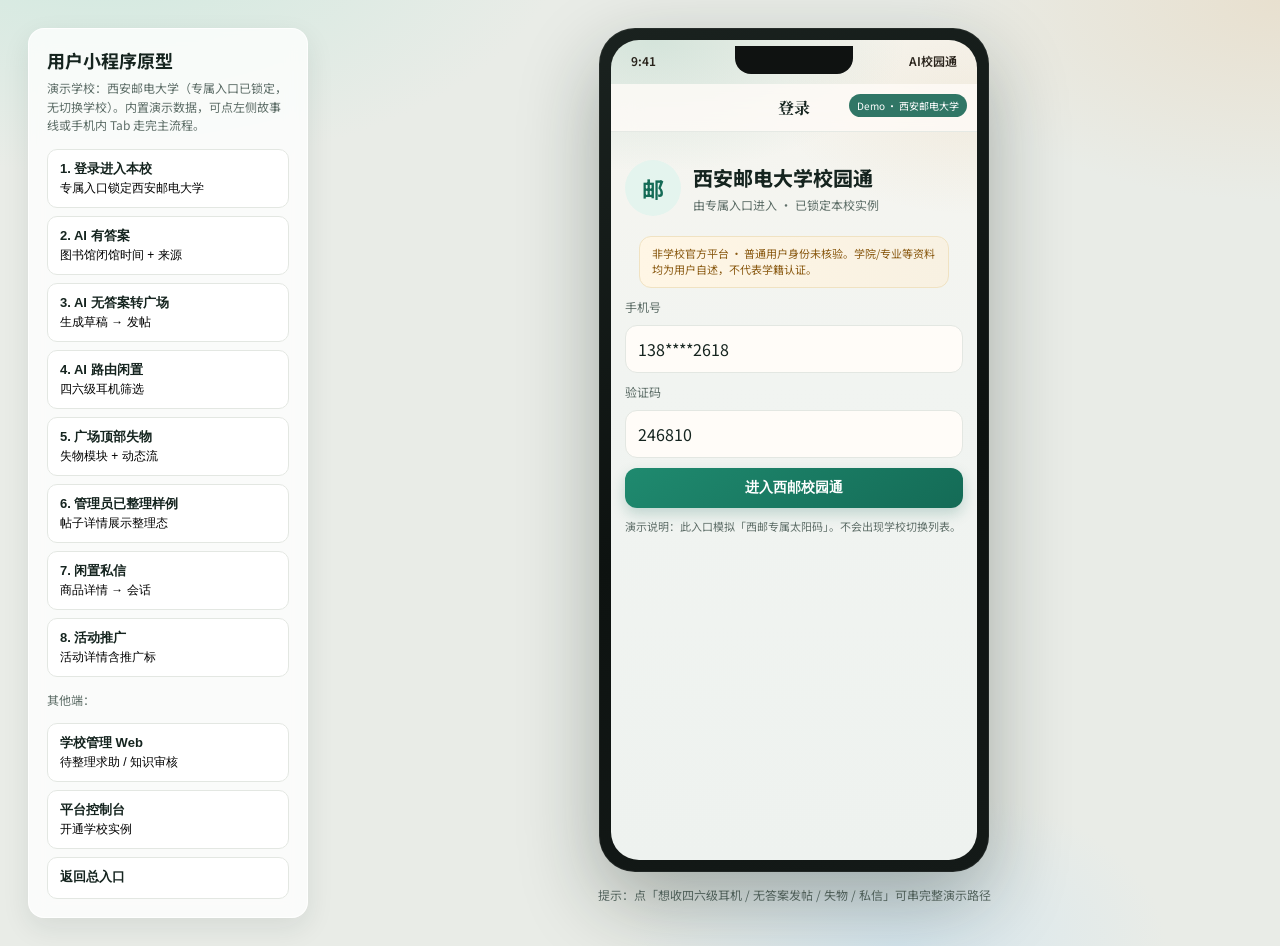
==== mini/app.html @ 61e20f0b "feat: publish campus UI prototype for public preview" ====
<!DOCTYPE html>
<html lang="zh-CN">
<head>
<meta charset="UTF-8" />
<meta name="viewport" content="width=device-width, initial-scale=1, maximum-scale=1, user-scalable=no" />
<title>AI 校园通 · 小程序原型</title>
<link rel="preconnect" href="https://fonts.googleapis.com" />
<link rel="preconnect" href="https://fonts.gstatic.com" crossorigin />
<link href="https://fonts.googleapis.com/css2?family=Noto+Sans+SC:wght@400;500;600;700&family=Noto+Serif+SC:wght@600;700&display=swap" rel="stylesheet" />
<script src="../assets/mock.js"></script>
<style>
  :root {
    --theme: #146B56;
    --theme-2: #1F8A6F;
    --theme-deep: #0B3D32;
    --soft: #E4F4EE;
    --soft-2: #F3EFE6;
    --bg: #F3F1EB;
    --card: #FFFcf8;
    --text: #15241F;
    --muted: #5F6F69;
    --line: #E3E7E2;
    --danger: #C24B3D;
    --warn: #C4841D;
    --ink-warm: #2A241C;
    --shadow: 0 10px 28px rgba(20, 48, 40, 0.09);
    --shadow-soft: 0 4px 14px rgba(20, 48, 40, 0.06);
    --phone-w: 390px;
    --phone-h: 844px;
    --font: "Noto Sans SC", -apple-system, BlinkMacSystemFont, "PingFang SC", "Hiragino Sans GB", "Microsoft YaHei", sans-serif;
    --display: "Noto Serif SC", "Songti SC", "Noto Serif CJK SC", serif;
  }
  * { box-sizing: border-box; }
  body {
    margin: 0;
    min-height: 100vh;
    font-family: var(--font);
    color: var(--text);
    background:
      radial-gradient(900px 480px at 8% -8%, #cfe9df 0%, transparent 52%),
      radial-gradient(760px 420px at 100% 0%, #e8e0cf 0%, transparent 48%),
      radial-gradient(600px 360px at 70% 100%, #d7e7ef 0%, transparent 45%),
      #e9ece7;
  }
  .stage {
    min-height: 100vh;
    display: grid;
    grid-template-columns: 280px 1fr;
    gap: 28px;
    padding: 28px;
  }
  .side {
    position: sticky;
    top: 28px;
    align-self: start;
    background: rgba(255,255,255,.78);
    backdrop-filter: blur(10px);
    border: 1px solid rgba(255,255,255,.8);
    border-radius: 16px;
    padding: 18px;
    box-shadow: var(--shadow);
  }
  .side h1 { font-size: 18px; margin: 0 0 6px; }
  .side p { margin: 0 0 14px; color: var(--muted); font-size: 12px; line-height: 1.55; }
  .flow-list { display: grid; gap: 8px; }
  .flow-btn {
    text-align: left; border: 1px solid var(--line); background: #fff; border-radius: 10px;
    padding: 10px 12px; cursor: pointer; font-size: 12px; line-height: 1.4;
  }
  .flow-btn:hover { border-color: var(--theme); color: var(--theme); }
  .flow-btn b { display: block; font-size: 13px; margin-bottom: 2px; color: var(--text); }
  .main { display: flex; flex-direction: column; align-items: center; gap: 14px; }
  .phone {
    width: var(--phone-w); height: var(--phone-h);
    background: linear-gradient(160deg, #1a221f, #0d1210 55%, #141a18);
    border-radius: 36px; padding: 12px;
    box-shadow: 0 30px 80px rgba(16, 30, 26, 0.32), 0 0 0 1px rgba(255,255,255,.06) inset;
    position: relative;
  }
  .phone-notch {
    position: absolute; top: 18px; left: 50%; transform: translateX(-50%);
    width: 118px; height: 28px; background: #0f1211; border-radius: 0 0 16px 16px; z-index: 5;
  }
  .screen {
    height: 100%; border-radius: 28px; overflow: hidden;
    display: flex; flex-direction: column; position: relative;
    background:
      radial-gradient(420px 220px at 12% 0%, rgba(31,138,111,.16), transparent 60%),
      radial-gradient(360px 200px at 100% 8%, rgba(196,148,70,.10), transparent 55%),
      linear-gradient(180deg, #F7F5EF 0%, #F1F4F1 42%, #EEF2EF 100%);
  }
  .screen::before {
    content: ""; position: absolute; inset: 0; pointer-events: none; opacity: .35;
    background-image: radial-gradient(rgba(20,50,40,.045) 0.7px, transparent 0.7px);
    background-size: 12px 12px; z-index: 0;
  }
  .screen > * { position: relative; z-index: 1; }
  .status {
    height: 44px; padding: 12px 20px 0; display: flex; justify-content: space-between;
    font-size: 12px; font-weight: 600; color: var(--ink-warm); flex-shrink: 0;
  }
  .nav {
    height: 48px; display: flex; align-items: center; justify-content: center;
    position: relative; padding: 0 12px;
    background: rgba(255,252,248,.78); backdrop-filter: blur(14px);
    border-bottom: 1px solid rgba(227,231,226,.9); flex-shrink: 0;
  }
  .nav .back, .nav .right {
    position: absolute; top: 50%; transform: translateY(-50%);
    border: 0; background: transparent; color: var(--theme); font-size: 14px; cursor: pointer;
  }
  .nav .back { left: 12px; }
  .nav .right { right: 12px; }
  .nav .title { font-size: 16px; font-weight: 700; font-family: var(--display); letter-spacing: 0; }
  .content { flex: 1; overflow: auto; padding-bottom: 8px; }
  .tabbar {
    height: 64px; background: rgba(255,252,248,.92); border-top: 1px solid rgba(227,231,226,.95);
    display: grid; grid-template-columns: repeat(5, 1fr); flex-shrink: 0;
    backdrop-filter: blur(14px); box-shadow: 0 -8px 24px rgba(18,40,32,.04);
  }
  .tab {
    border: 0; background: transparent; display: flex; flex-direction: column;
    align-items: center; justify-content: center; gap: 3px; color: var(--muted);
    font-size: 10px; cursor: pointer;
  }
  .tab .ico { font-size: 18px; line-height: 1; }
  .tab.active { color: var(--theme); font-weight: 700; }
  .tab.active .ico { transform: translateY(-1px); }
  .tab.publish .ico {
    width: 38px; height: 38px; border-radius: 50%; color: #fff;
    background: linear-gradient(145deg, #1F8A6F, #0F5C4A);
    box-shadow: 0 8px 16px rgba(15,92,74,.28);
    display: grid; place-items: center; font-size: 22px; margin-bottom: -2px;
  }
  .banner {
    margin: 10px 14px 0; padding: 9px 12px; border-radius: 12px;
    background: linear-gradient(90deg, #FFF6E5, #F8F1E2); color: #8A5A12;
    font-size: 11px; line-height: 1.45; border: 1px solid #F0E2C2;
  }
  .card {
    background: var(--card); border-radius: 14px; border: 1px solid rgba(227,231,226,.95);
    box-shadow: var(--shadow-soft);
  }
  .chip {
    display: inline-flex; align-items: center; gap: 4px; padding: 3px 9px;
    border-radius: 999px; font-size: 11px; font-weight: 600;
    background: var(--soft); color: var(--theme);
  }
  .chip.gray { background: #EEF1F0; color: #566; }
  .chip.orange { background: #FFF1E6; color: #B8621B; }
  .chip.red { background: #FDECEA; color: var(--danger); }
  .btn {
    border: 0; border-radius: 12px; padding: 11px 14px; font-size: 14px; font-weight: 650;
    cursor: pointer; color: #fff;
    background: linear-gradient(145deg, #1F8A6F 0%, #146B56 100%);
    box-shadow: 0 6px 14px rgba(20,107,86,.22);
  }
  .btn:active { transform: translateY(1px); }
  .btn.ghost {
    background: rgba(255,252,248,.9); color: var(--theme);
    border: 1px solid #C5E2D7; box-shadow: none;
  }
  .btn.block { width: 100%; }
  .btn.sm { padding: 7px 10px; font-size: 12px; border-radius: 9px; }
  .muted { color: var(--muted); }
  .row { display: flex; align-items: center; gap: 8px; }
  .space { justify-content: space-between; }
  .grow { flex: 1; }
  .stack { display: grid; gap: 10px; }
  .pad { padding: 14px; }
  .section-title { font-size: 14px; font-weight: 700; margin: 0; }
  .input, textarea, select {
    width: 100%; border: 1px solid var(--line); border-radius: 12px; padding: 11px 12px;
    font: inherit; background: #FFFcf8; color: var(--text);
  }
  .input:focus, textarea:focus, select:focus {
    outline: none; border-color: #9FCBBA; box-shadow: 0 0 0 3px rgba(31,138,111,.12);
  }
  textarea { min-height: 110px; resize: vertical; }
  .avatar {
    width: 36px; height: 36px; border-radius: 50%; background: var(--soft); color: var(--theme);
    display: grid; place-items: center; font-weight: 700; flex-shrink: 0;
  }
  .avatar.lg { width: 56px; height: 56px; font-size: 22px; }
  .list-item { padding: 12px 0; border-bottom: 1px solid var(--line); }
  .list-item:last-child { border-bottom: 0; }
  .toast {
    position: absolute; left: 50%; bottom: 84px; transform: translateX(-50%);
    background: rgba(20,28,26,.92); color: #fff; padding: 8px 12px; border-radius: 999px;
    font-size: 12px; opacity: 0; pointer-events: none; transition: .2s ease; z-index: 20;
    white-space: nowrap;
  }
  .toast.show { opacity: 1; }
  .sheet {
    position: absolute; inset: 0; background: rgba(0,0,0,.35); display: none; z-index: 15;
    align-items: flex-end;
  }
  .sheet.show { display: flex; }
  .sheet-panel {
    width: 100%; background: #fff; border-radius: 18px 18px 0 0; padding: 14px 14px 28px;
  }
  .sheet-item {
    padding: 14px; border-bottom: 1px solid var(--line); cursor: pointer; font-size: 14px;
  }
  .home-ai {
    margin: 12px 14px; padding: 14px; border-radius: 16px; color: #fff;
    background: linear-gradient(145deg, #1F6B5A 0%, #2F8F78 55%, #3FA48A 100%);
  }
  .home-ai h2 { margin: 0; font-size: 16px; font-weight: 700; }
  .home-ai .box {
    margin-top: 10px; background: rgba(255,255,255,.96); border-radius: 14px; padding: 10px;
    display: flex; gap: 8px; align-items: center;
  }
  .home-ai input {
    border: 0; outline: 0; flex: 1; font-size: 14px; color: var(--text); background: transparent;
  }
  .quick { display: flex; gap: 8px; overflow: auto; padding: 4px 14px 10px; }
  .quick button {
    flex: 0 0 auto; border: 1px solid #D5E6DF; background: rgba(255,252,248,.95);
    border-radius: 999px; padding: 8px 12px; font-size: 12px; cursor: pointer;
    color: #23463C; box-shadow: 0 2px 8px rgba(20,48,40,.04);
  }
  .quick button:active { background: var(--soft); }
  .grid2 { display: grid; grid-template-columns: 1fr 1fr; gap: 10px; padding: 0 14px; }
  .entry {
    padding: 14px; border-radius: 14px; background: #fff; border: 1px solid var(--line); cursor: pointer;
  }
  .entry b { display: block; margin-bottom: 4px; }
  .notice, .act-panel {
    margin: 10px 14px 0; border-radius: 16px; position: relative; overflow: hidden;
    background:
      radial-gradient(180px 80px at 100% 0%, rgba(255,210,120,.35), transparent 60%),
      linear-gradient(135deg, #FFF9EF 0%, #F7F0DF 55%, #EEF7F2 100%);
    border: 1px solid rgba(226, 196, 120, .55);
    box-shadow: 0 10px 24px rgba(120, 80, 20, .08), 0 0 0 1px rgba(255,255,255,.55) inset;
  }
  .act-panel { padding: 0; }
  .act-head {
    display: flex; gap: 10px; align-items: center; padding: 10px 10px 10px 12px;
  }
  .act-ico {
    width: 34px; height: 34px; border-radius: 12px; flex-shrink: 0;
    background: linear-gradient(145deg, #F6D58A, #E4B24A); color: #5C3D0C;
    display: grid; place-items: center; font-size: 12px; font-weight: 800;
    box-shadow: 0 6px 14px rgba(196,148,40,.28);
  }
  .act-main { flex: 1; min-width: 0; cursor: pointer; }
  .act-kicker {
    display: flex; align-items: center; gap: 6px; font-size: 10px; color: #8A6520; font-weight: 700;
  }
  .act-live {
    width: 6px; height: 6px; border-radius: 50%; background: #E07A20;
    box-shadow: 0 0 0 0 rgba(224,122,32,.55);
    animation: pulse 1.6s infinite;
  }
  @keyframes pulse {
    0% { box-shadow: 0 0 0 0 rgba(224,122,32,.45); }
    70% { box-shadow: 0 0 0 8px rgba(224,122,32,0); }
    100% { box-shadow: 0 0 0 0 rgba(224,122,32,0); }
  }
  .act-title {
    margin-top: 3px; font-size: 13px; font-weight: 700; line-height: 1.35;
    white-space: nowrap; overflow: hidden; text-overflow: ellipsis;
  }
  .act-sub { margin-top: 2px; font-size: 11px; color: var(--muted);
    white-space: nowrap; overflow: hidden; text-overflow: ellipsis; }
  .act-actions { display: flex; align-items: center; gap: 2px; flex-shrink: 0; }
  .act-btn, .act-close {
    border: 0; background: transparent; color: #7A6842; cursor: pointer;
    width: 28px; height: 28px; border-radius: 8px; font-size: 14px; line-height: 1;
  }
  .act-btn:hover, .act-close:hover { background: rgba(255,255,255,.7); color: var(--text); }
  .act-dots { display: flex; gap: 4px; margin-top: 6px; }
  .act-dots i {
    width: 5px; height: 5px; border-radius: 999px; background: rgba(140,110,40,.25); display: block;
    transition: .25s ease;
  }
  .act-dots i.on { width: 14px; background: linear-gradient(90deg, #E0A020, #C47A18); }
  .act-body {
    display: none; padding: 0 12px 12px; border-top: 1px dashed rgba(196,160,80,.35);
    animation: actIn .28s ease;
  }
  .act-panel.open .act-body { display: block; }
  .act-panel.open .act-btn { transform: rotate(180deg); }
  @keyframes actIn { from { opacity: 0; transform: translateY(-4px);} to { opacity: 1; transform: none; } }
  .act-slide {
    margin-top: 10px; padding: 12px; border-radius: 14px;
    background: rgba(255,252,248,.88); border: 1px solid rgba(226,200,130,.35);
  }
  .act-slide .row { margin-bottom: 6px; }
  .act-meta { font-size: 12px; color: var(--muted); line-height: 1.55; }
  .act-list { margin-top: 10px; display: grid; gap: 6px; }
  .act-item {
    display: flex; justify-content: space-between; gap: 8px; align-items: center;
    padding: 8px 10px; border-radius: 10px; background: #F7F3E8; cursor: pointer;
    font-size: 12px;
  }
  .act-item:hover { background: #F0EBDC; }
  .act-item.active { outline: 1px solid rgba(196,148,40,.45); background: #FFF8E8; }
  .home-slogan {
    margin: 10px 14px 0; padding: 16px 14px 16px; border-radius: 20px; color: #fff; position: relative; overflow: hidden;
    background:
      radial-gradient(220px 120px at 88% -10%, rgba(255,220,140,.42), transparent 60%),
      radial-gradient(180px 100px at 0% 100%, rgba(80,200,170,.28), transparent 55%),
      linear-gradient(125deg, #08382E 0%, #0F5A48 36%, #1B8A6E 72%, #3AA88A 100%);
    background-size: 140% 140%;
    animation: aurora 8s ease-in-out infinite alternate;
    box-shadow: 0 16px 36px rgba(8,56,46,.28), 0 0 0 1px rgba(255,255,255,.08) inset;
  }
  @keyframes aurora {
    0% { background-position: 0% 40%; }
    100% { background-position: 100% 60%; }
  }
  .home-slogan::before {
    content: ""; position: absolute; inset: -40% -20%;
    background: linear-gradient(100deg, transparent 30%, rgba(255,255,255,.18) 48%, transparent 66%);
    transform: translateX(-60%);
    animation: shine 4.8s ease-in-out infinite;
  }
  @keyframes shine {
    0%, 55% { transform: translateX(-70%) rotate(8deg); }
    100% { transform: translateX(120%) rotate(8deg); }
  }
  .home-slogan::after {
    content: ""; position: absolute; right: -20px; bottom: -28px; width: 130px; height: 130px; border-radius: 50%;
    background: radial-gradient(circle at 30% 30%, rgba(255,255,255,.2), rgba(255,255,255,0) 70%);
  }
  .home-slogan .s-kicker { font-size: 11px; opacity: .92; font-weight: 600; position: relative; z-index: 1; }
  .home-slogan .s-line {
    margin-top: 7px; font-size: 24px; font-weight: 700; letter-spacing: 0;
    font-family: var(--display); line-height: 1.22; position: relative; z-index: 1;
    text-shadow: 0 8px 24px rgba(0,0,0,.18);
  }
  .home-slogan .s-sub {
    margin-top: 8px; font-size: 11px; opacity: .9; position: relative; z-index: 1;
  }
  .home-slogan .s-glow {
    position: absolute; left: 18px; bottom: 12px; width: 58px; height: 4px; border-radius: 999px;
    background: linear-gradient(90deg, rgba(255,220,140,.95), rgba(255,255,255,.15));
    z-index: 1;
  }
  .home-chat { padding: 8px 0 12px; min-height: 220px; max-height: calc(100% - 250px); overflow: auto; }
  .home-empty {
    margin: 22px 24px 8px; text-align: center; color: var(--muted); font-size: 12px; line-height: 1.7;
  }
  .home-empty b {
    display: block; margin-bottom: 4px; color: var(--theme-deep);
    font-family: var(--display); font-size: 16px; font-weight: 700;
  }
  .home-composer {
    position: sticky; bottom: 0;
    background: rgba(255,252,248,.92); backdrop-filter: blur(12px);
    border-top: 1px solid rgba(227,231,226,.95); padding: 10px 12px 12px;
    display: flex; gap: 8px; align-items: center;
  }
  .home-composer .input {
    background: #fff; border-color: #D7E3DD; box-shadow: inset 0 1px 0 rgba(255,255,255,.8);
  }
  .msg-user, .msg-ai { max-width: 86%; padding: 11px 13px; border-radius: 16px; font-size: 13.5px; line-height: 1.6; animation: msgIn .28s ease; }
  @keyframes msgIn { from { opacity: 0; transform: translateY(6px) scale(.98);} to { opacity: 1; transform: none; } }
  .msg-user {
    margin: 10px 14px 10px auto; color: #fff; border-bottom-right-radius: 5px;
    background: linear-gradient(145deg, #1F8A6F, #125E4B);
    box-shadow: 0 8px 18px rgba(18,94,75,.18);
  }
  .msg-ai {
    margin: 10px 14px; background: rgba(255,252,248,.96);
    border: 1px solid rgba(227,231,226,.95); border-bottom-left-radius: 5px;
    box-shadow: var(--shadow-soft);
  }
  .source {
    margin-top: 8px; padding: 9px 10px; border-radius: 11px;
    background: linear-gradient(180deg, #F4FAF7, #F0F5F2); font-size: 11px;
    border: 1px solid #E0EBE6;
  }
  .post {
    margin: 0 14px 10px; padding: 12px; background: #fff; border-radius: 14px; border: 1px solid var(--line);
    cursor: pointer;
  }
  .goods {
    display: grid; grid-template-columns: 64px 1fr auto; gap: 10px; align-items: center;
    padding: 12px; background: #fff; border-radius: 14px; border: 1px solid var(--line); cursor: pointer;
  }
  .goods .thumb {
    width: 64px; height: 64px; border-radius: 12px; background: var(--soft);
    display: grid; place-items: center; font-size: 28px;
  }
  .price { color: var(--danger); font-weight: 700; }
  .hint { font-size: 11px; color: var(--muted); padding: 0 14px; }
  .demo-tag {
    position: absolute; top: 54px; right: 10px; z-index: 6;
    background: rgba(31,107,90,.92); color: #fff; font-size: 10px; padding: 4px 8px; border-radius: 999px;
  }
  @media (max-width: 960px) {
    .stage { grid-template-columns: 1fr; }
    .side { position: relative; top: 0; }
  }
</style>
</head>
<body>
<div class="stage">
  <aside class="side">
    <h1>用户小程序原型</h1>
    <p>演示学校：西安邮电大学（专属入口已锁定，无切换学校）。内置演示数据，可点左侧故事线或手机内 Tab 走完主流程。</p>
    <div class="flow-list" id="flowList"></div>
    <p style="margin-top:14px">其他端：</p>
    <div class="flow-list">
      <button class="flow-btn" onclick="location.href='../school-admin/app.html'"><b>学校管理 Web</b>待整理求助 / 知识审核</button>
      <button class="flow-btn" onclick="location.href='../platform-console/app.html'"><b>平台控制台</b>开通学校实例</button>
      <button class="flow-btn" onclick="location.href='../index.html'"><b>返回总入口</b></button>
    </div>
  </aside>
  <div class="main">
    <div class="phone">
      <div class="phone-notch"></div>
      <div class="screen" id="screen">
        <div class="demo-tag">Demo · 西安邮电大学</div>
        <div class="status"><span>9:41</span><span>AI校园通</span></div>
        <div class="nav" id="nav"></div>
        <div class="content" id="content"></div>
        <div class="tabbar" id="tabbar"></div>
        <div class="toast" id="toast"></div>
        <div class="sheet" id="sheet"></div>
      </div>
    </div>
    <div class="muted" style="font-size:12px">提示：点「想收四六级耳机 / 无答案发帖 / 失物 / 私信」可串完整演示路径</div>
  </div>
</div>
<script>
const M = window.CAMPUS_MOCK;
const state = {
  screen: 'login',
  tab: 'home',
  stack: [],
  aiInput: '',
  aiMessages: [],
  postDraft: '',
  marketKeyword: '',
  marketCampus: '长安校区',
  currentPostId: 'p1',
  currentGoodsId: 'g1',
  currentActivityId: 'a1',
  currentChatId: 'c1',
  lostDraft: { kind: '丢失', title: '', place: '', desc: '' },
  msgTab: 'chat',
  hideActivityNotice: false,
  activityExpanded: false,
  activityIndex: 0
};

const flows = [
  { title: '1. 登录进入本校', desc: '专属入口锁定西安邮电大学', run: () => go('login', true) },
  { title: '2. AI 有答案', desc: '图书馆闭馆时间 + 来源', run: () => { go('home', true); setTimeout(() => askAI(M.aiScenarios.library.q), 200); } },
  { title: '3. AI 无答案转广场', desc: '生成草稿 → 发帖', run: () => { go('home', true); setTimeout(() => askAI(M.aiScenarios.unknown.q), 200); } },
  { title: '4. AI 路由闲置', desc: '四六级耳机筛选', run: () => { go('home', true); setTimeout(() => askAI(M.aiScenarios.headphone.q), 200); } },
  { title: '5. 广场顶部失物', desc: '失物模块 + 动态流', run: () => go('square', true) },
  { title: '6. 管理员已整理样例', desc: '帖子详情展示整理态', run: () => openPost('p3') },
  { title: '7. 闲置私信', desc: '商品详情 → 会话', run: () => openGoods('g1') },
  { title: '8. 活动推广', desc: '活动详情含推广标', run: () => openActivity('a1') },
];

function $(id){ return document.getElementById(id); }
function toast(t){
  const el = $('toast'); el.textContent = t; el.classList.add('show');
  clearTimeout(window.__tt); window.__tt = setTimeout(() => el.classList.remove('show'), 1600);
}
function showTabbar(){
  return ['home','square','messages','me','market','activities','lost'].includes(state.screen);
}
function go(screen, reset=false){
  if (!reset && state.screen !== screen) state.stack.push(state.screen);
  if (reset) state.stack = [];
  state.screen = screen;
  if (['home','square','messages','me'].includes(screen)) state.tab = screen;
  render();
}
function back(){
  const prev = state.stack.pop();
  state.screen = prev || 'home';
  render();
}
function renderFlows(){
  $('flowList').innerHTML = flows.map((f,i)=>`<button class="flow-btn" data-i="${i}"><b>${f.title}</b>${f.desc}</button>`).join('');
  $('flowList').onclick = (e) => {
    const btn = e.target.closest('[data-i]');
    if (!btn) return;
    flows[+btn.dataset.i].run();
  };
}
function renderTabbar(){
  const tabs = [
    { id:'home', ico:'⌂', label:'首页' },
    { id:'square', ico:'◈', label:'广场' },
    { id:'publish', ico:'+', label:'发布', publish:true },
    { id:'messages', ico:'✎', label:'消息' },
    { id:'me', ico:'☺', label:'我的' },
  ];
  const el = $('tabbar');
  if (!showTabbar() && state.screen !== 'publishSheet') { el.style.display = 'none'; return; }
  el.style.display = 'grid';
  el.innerHTML = tabs.map(t => `
    <button class="tab ${t.publish?'publish':''} ${state.tab===t.id?'active':''}" data-tab="${t.id}">
      <div class="ico">${t.ico}</div>${t.label}
    </button>`).join('');
  el.onclick = (e) => {
    const b = e.target.closest('[data-tab]');
    if (!b) return;
    const id = b.dataset.tab;
    if (id === 'publish') { openPublishSheet(); return; }
    go(id, true);
  };
}
function openPublishSheet(){
  const sheet = $('sheet');
  sheet.classList.add('show');
  sheet.innerHTML = `<div class="sheet-panel">
    <div style="text-align:center;font-weight:700;margin-bottom:8px">发布</div>
    <div class="sheet-item" data-go="compose">发广场动态</div>
    <div class="sheet-item" data-go="lost-publish">发布失物招领</div>
    <div class="sheet-item" data-go="market">发布个人闲置（示意）</div>
    <div class="sheet-item" data-go="activities">发布活动（需组织身份）</div>
    <div class="sheet-item" style="border:0;color:#888;text-align:center" data-close>取消</div>
  </div>`;
  sheet.onclick = (e) => {
    if (e.target.dataset.close !== undefined || e.target === sheet) { sheet.classList.remove('show'); return; }
    const item = e.target.closest('[data-go]');
    if (!item) return;
    sheet.classList.remove('show');
    const g = item.dataset.go;
    if (g === 'compose') { state.postDraft=''; go('compose'); }
    else if (g === 'lost-publish') go('lost-publish');
    else if (g === 'market') { toast('演示：进入闲置频道'); go('market'); }
    else go('activities');
  };
}
function navBar(title, opts={}){
  const backBtn = opts.back ? `<button class="back" id="navBack">‹ 返回</button>` : `<span></span>`;
  const right = opts.right ? `<button class="right" id="navRight">${opts.right}</button>` : '';
  $('nav').innerHTML = `${backBtn}<div class="title">${title}</div>${right}`;
  const b = $('navBack'); if (b) b.onclick = () => back();
  const r = $('navRight'); if (r && opts.onRight) r.onclick = opts.onRight;
}

function pageLogin(){
  navBar('登录');
  $('tabbar').style.display='none';
  $('content').innerHTML = `
    <div class="pad stack" style="padding-top:28px">
      <div class="row" style="gap:12px">
        <div class="avatar lg">${M.school.logoText}</div>
        <div>
          <div style="font-size:20px;font-weight:750">${M.school.name}校园通</div>
          <div class="muted" style="font-size:12px;margin-top:4px">由专属入口进入 · 已锁定本校实例</div>
        </div>
      </div>
      <div class="banner">${M.school.disclaimer}。学院/专业等资料均为用户自述，不代表学籍认证。</div>
      <label class="muted" style="font-size:12px">手机号</label>
      <input class="input" value="138****2618" readonly />
      <label class="muted" style="font-size:12px">验证码</label>
      <input class="input" value="246810" readonly />
      <button class="btn block" id="doLogin">进入${M.school.shortName}校园通</button>
      <div class="muted" style="font-size:11px;line-height:1.5">演示说明：此入口模拟「西邮专属太阳码」。不会出现学校切换列表。</div>
    </div>`;
  $('doLogin').onclick = () => go('home', true);
}

function pageHome(){
  navBar(M.school.name);
  clearInterval(window.__actTimer);
  const acts = M.activities || [];
  if (state.activityIndex >= acts.length) state.activityIndex = 0;
  const act = acts[state.activityIndex] || acts[0];
  const expanded = state.activityExpanded;

  const dots = acts.map((_, i) => `<i class="${i===state.activityIndex?'on':''}"></i>`).join('');
  const list = acts.map((a, i) => `
    <div class="act-item ${i===state.activityIndex?'active':''}" data-act-idx="${i}" data-act="${a.id}">
      <span>${a.promo?'【推广】':''}${a.title}</span>
      <span class="muted">${a.time}</span>
    </div>`).join('');

  const notice = (!state.hideActivityNotice && act) ? `
    <div class="act-panel ${expanded?'open':''}" id="actPanel">
      <div class="act-head">
        <div class="act-ico">活</div>
        <div class="act-main" id="actToggleMain">
          <div class="act-kicker"><span class="act-live"></span>校园活动 · 轮播中</div>
          <div class="act-title">${act.promo ? '【推广】' : ''}${act.title}</div>
          <div class="act-sub">${act.time} · ${act.place}</div>
          <div class="act-dots">${dots}</div>
        </div>
        <div class="act-actions">
          <button class="act-btn" id="actExpand" title="展开">▾</button>
          <button class="act-close" id="closeAct" aria-label="关闭">×</button>
        </div>
      </div>
      <div class="act-body">
        <div class="act-slide">
          <div class="row space">
            <b style="font-size:14px">${act.title}</b>
            ${act.promo?'<span class="chip orange">推广</span>':'<span class="chip gray">'+act.tag+'</span>'}
          </div>
          <div class="act-meta">主办 ${act.org}<br/>时间 ${act.time}<br/>地点 ${act.place}<br/>名额 ${act.seats}</div>
          <div class="row" style="margin-top:10px;gap:8px">
            <button class="btn sm" id="actOpen">查看详情</button>
            <button class="btn ghost sm" id="actAll">全部活动</button>
          </div>
        </div>
        <div class="act-list">${list}</div>
      </div>
    </div>` : '';

  const msgs = (state.aiMessages || []).map(m => {
    if (m.role==='user') return `<div class="msg-user">${m.text}</div>`;
    if (m.kind==='official') return `<div class="msg-ai">
      <span class="chip">官方资料</span>
      <div style="margin-top:8px">${m.answer}</div>
      ${m.sources.map(s=>`<div class="source"><b>${s.tag}</b> · ${s.title}<div class="muted">更新 ${s.date}</div></div>`).join('')}
      <div class="row" style="margin-top:10px;gap:8px">
        <button class="btn ghost sm" onclick="toast('已记录：有帮助')">有帮助</button>
        <button class="btn ghost sm" onclick="toast('已记录：信息过期')">信息过期</button>
      </div>
    </div>`;
    if (m.kind==='route') return `<div class="msg-ai">
      <div>识别到你想<strong>${m.intent}</strong>。</div>
      <div class="card pad" style="margin-top:10px">
        <div class="chip">模块跳转</div>
        <div style="margin:8px 0;font-weight:650">${m.routeLabel}</div>
        <div class="muted" style="font-size:12px">关键词：${m.filters.keyword} · 校区：${m.filters.campus}</div>
        <button class="btn block" style="margin-top:10px" id="goMarket">打开个人闲置</button>
      </div>
    </div>`;
    if (m.kind==='route-act') return `<div class="msg-ai">
      <div>${m.routeLabel}</div>
      <button class="btn" style="margin-top:10px" id="goAct">查看校园活动</button>
    </div>`;
    if (m.kind==='hybrid') return `<div class="msg-ai">
      <span class="chip gray">综合指引</span>
      <div style="margin-top:8px">${m.answer}</div>
      <div class="row" style="margin-top:10px;gap:8px">
        <button class="btn ghost sm" id="goLostSearch">去失物招领</button>
        <button class="btn sm" id="goLostPub">发布丢失</button>
      </div>
    </div>`;
    return `<div class="msg-ai">
      <span class="chip red">无法确认</span>
      <div style="margin-top:8px">${m.answer}</div>
      <div class="card pad" style="margin-top:10px;background:var(--soft);border-color:#CDE6DE">
        <b>发布到校园广场</b>
        <button class="btn block" style="margin-top:10px" id="toPost">生成帖子草稿</button>
      </div>
    </div>`;
  }).join('');

  const empty = !state.aiMessages.length ? `
    <div class="home-empty"><b>今天想了解点什么？</b>点快捷问题，或直接输入</div>
    <div class="quick" id="quick" style="padding-bottom:8px"></div>` : '';

  $('content').innerHTML = `
    <div class="banner">${M.school.disclaimer}</div>
    ${notice}
    <div class="home-slogan">
      <div class="s-kicker">${M.school.shortName} · ${M.me.campus}</div>
      <div class="s-line">西邮的事，先问一句</div>
      <div class="s-sub">官方资料 · 校园经验 · 一问直达</div>
      <div class="s-glow"></div>
    </div>
    <div class="home-chat">
      ${empty}
      ${msgs}
    </div>
    <div class="home-composer">
      <input class="input" id="homeQ" placeholder="输入问题" />
      <button class="btn sm" id="homeAsk">发送</button>
    </div>`;

  const q = $('quick');
  if (q) {
    q.innerHTML = M.quickQuestions.map(x=>`<button data-q="${x}">${x}</button>`).join('');
    q.onclick = (e)=>{ const b=e.target.closest('[data-q]'); if(b) askAI(b.dataset.q); };
  }
  $('homeAsk').onclick = ()=> askAI($('homeQ').value || (M.quickQuestions[0]||''));
  $('homeQ').onkeydown = (e)=>{ if(e.key==='Enter') $('homeAsk').click(); };

  const closeBtn = $('closeAct');
  if (closeBtn) closeBtn.onclick = (e)=>{ e.stopPropagation(); state.hideActivityNotice = true; state.activityExpanded = false; clearInterval(window.__actTimer); render(); };
  const expandBtn = $('actExpand');
  const toggleMain = $('actToggleMain');
  const toggleExpand = (e)=>{ if(e) e.stopPropagation(); state.activityExpanded = !state.activityExpanded; render(); };
  if (expandBtn) expandBtn.onclick = toggleExpand;
  if (toggleMain) toggleMain.onclick = toggleExpand;
  const actOpen = $('actOpen'); if (actOpen) actOpen.onclick = (e)=>{ e.stopPropagation(); openActivity(act.id); };
  const actAll = $('actAll'); if (actAll) actAll.onclick = (e)=>{ e.stopPropagation(); go('activities'); };

  const gm=$('goMarket'); if(gm) gm.onclick=()=>{ state.marketKeyword='四六级耳机'; state.marketCampus=M.me.campus; go('market'); toast('已带入筛选条件'); };
  const ga=$('goAct'); if(ga) ga.onclick=()=>go('activities');
  const gls=$('goLostSearch'); if(gls) gls.onclick=()=>go('lost');
  const glp=$('goLostPub'); if(glp) glp.onclick=()=>go('lost-publish');
  const tp=$('toPost'); if(tp) tp.onclick=()=>{ state.postDraft = M.aiScenarios.unknown.draft; go('ai-to-post'); };

  $('content').onclick = (e)=>{
    const item = e.target.closest('[data-act-idx]');
    if (item) {
      state.activityIndex = +item.dataset.actIdx;
      render();
      return;
    }
    const a=e.target.closest('[data-act]'); if(a && !a.closest('.act-panel')) openActivity(a.dataset.act);
  };

  // rotate activities when collapsed and visible
  if (!state.hideActivityNotice && acts.length > 1 && !state.activityExpanded) {
    window.__actTimer = setInterval(() => {
      if (state.screen !== 'home' || state.hideActivityNotice || state.activityExpanded) {
        clearInterval(window.__actTimer); return;
      }
      state.activityIndex = (state.activityIndex + 1) % acts.length;
      // soft update titles without full re-render of chat if possible
      const title = document.querySelector('.act-title');
      const sub = document.querySelector('.act-sub');
      const cur = acts[state.activityIndex];
      if (title && sub && cur) {
        title.textContent = (cur.promo ? '【推广】' : '') + cur.title;
        sub.textContent = cur.time + ' · ' + cur.place;
        document.querySelectorAll('.act-dots i').forEach((d,i)=> d.classList.toggle('on', i===state.activityIndex));
      } else {
        render();
      }
    }, 3200);
  }

  const chat = document.querySelector('.home-chat');
  if (chat) chat.scrollTop = chat.scrollHeight;
}

function detectScenario(q){
  if (/图书馆|关门|几点/.test(q)) return M.aiScenarios.library;
  if (/耳机|四六级|想收|想买/.test(q)) return M.aiScenarios.headphone;
  if (/校园卡|丢了|失物/.test(q)) return M.aiScenarios.lost;
  if (/社团|纳新|活动/.test(q)) return { q, type:'route-act', routeLabel:'已为你筛选近期社团活动' };
  if (/作业|老师|难不难|多不多/.test(q)) return M.aiScenarios.unknown;
  return M.aiScenarios.unknown;
}
function askAI(q){
  q = (q||'').trim();
  if (!q) return;
  state.aiInput = q;
  state.aiMessages = [{ role:'user', text:q }];
  const sc = detectScenario(q);
  if (sc.type === 'official') {
    state.aiMessages.push({ role:'ai', kind:'official', ...sc });
  } else if (sc.type === 'route') {
    state.aiMessages.push({ role:'ai', kind:'route', ...sc });
  } else if (sc.type === 'route-act') {
    state.aiMessages.push({ role:'ai', kind:'route-act', ...sc });
  } else if (sc.type === 'hybrid') {
    state.aiMessages.push({ role:'ai', kind:'hybrid', ...sc });
  } else {
    state.aiMessages.push({ role:'ai', kind:'no_answer', ...sc });
  }
  go('home');
}
function pageAI(){
  navBar('AI 校园助手', { back:true });
  $('tabbar').style.display='none';
  const msgs = state.aiMessages.map(m => {
    if (m.role==='user') return `<div class="msg-user">${m.text}</div>`;
    if (m.kind==='official') return `<div class="msg-ai">
      <span class="chip">官方资料</span>
      <div style="margin-top:8px">${m.answer}</div>
      ${m.sources.map(s=>`<div class="source"><b>${s.tag}</b> · ${s.title}<div class="muted">更新 ${s.date}</div></div>`).join('')}
      <div class="row" style="margin-top:10px;gap:8px">
        <button class="btn ghost sm" onclick="toast('已记录：有帮助')">有帮助</button>
        <button class="btn ghost sm" onclick="toast('已记录：信息过期')">信息过期</button>
      </div>
      <div class="muted" style="font-size:11px;margin-top:8px">答案仅供参考，重要事项以学校公开渠道最新信息为准。</div>
    </div>`;
    if (m.kind==='route') return `<div class="msg-ai">
      <div>识别到你想<strong>${m.intent}</strong>。</div>
      <div class="card pad" style="margin-top:10px">
        <div class="chip">模块跳转</div>
        <div style="margin:8px 0;font-weight:650">${m.routeLabel}</div>
        <div class="muted" style="font-size:12px">关键词：${m.filters.keyword} · 校区：${m.filters.campus}</div>
        <button class="btn block" style="margin-top:10px" id="goMarket">打开个人闲置</button>
      </div>
    </div>`;
    if (m.kind==='route-act') return `<div class="msg-ai">
      <div>${m.routeLabel}</div>
      <button class="btn" style="margin-top:10px" id="goAct">查看校园活动</button>
    </div>`;
    if (m.kind==='hybrid') return `<div class="msg-ai">
      <span class="chip gray">综合指引</span>
      <div style="margin-top:8px">${m.answer}</div>
      <div class="row" style="margin-top:10px;gap:8px">
        <button class="btn ghost sm" id="goLostSearch">去失物招领搜索</button>
        <button class="btn sm" id="goLostPub">发布丢失信息</button>
      </div>
    </div>`;
    return `<div class="msg-ai">
      <span class="chip red">无法确认</span>
      <div style="margin-top:8px">${m.answer}</div>
      <div class="card pad" style="margin-top:10px;background:var(--soft);border-color:#CDE6DE">
        <b>一键求助校园广场</b>
        <div class="muted" style="font-size:12px;margin-top:6px">不会自动发帖，需你确认草稿</div>
        <button class="btn block" style="margin-top:10px" id="toPost">生成广场帖子草稿</button>
      </div>
    </div>`;
  }).join('');
  $('content').innerHTML = `
    <div class="banner">当前学校：${M.school.name} · ${M.me.campus}（入口已锁定）</div>
    <div style="padding-bottom:70px">${msgs}</div>
    <div style="position:sticky;bottom:0;background:#f4f6f5;padding:10px 14px;border-top:1px solid var(--line);display:flex;gap:8px">
      <input class="input" id="aiBox" placeholder="继续追问…" />
      <button class="btn sm" id="aiSend">发送</button>
    </div>`;
  const bind = () => {
    const gm=$('goMarket'); if(gm) gm.onclick=()=>{ state.marketKeyword='四六级耳机'; state.marketCampus='主校区'; go('market'); toast('已带入筛选条件'); };
    const ga=$('goAct'); if(ga) ga.onclick=()=>go('activities');
    const gls=$('goLostSearch'); if(gls) gls.onclick=()=>go('lost');
    const glp=$('goLostPub'); if(glp) glp.onclick=()=>go('lost-publish');
    const tp=$('toPost'); if(tp) tp.onclick=()=>{ state.postDraft = M.aiScenarios.unknown.draft; go('ai-to-post'); };
  };
  bind();
  $('aiSend').onclick=()=>{
    const v=$('aiBox').value.trim(); if(!v) return; askAI(v);
  };
}

function pageAiToPost(){
  navBar('确认发布求助', { back:true });
  $('tabbar').style.display='none';
  $('content').innerHTML = `
    <div class="pad stack">
      <div class="banner">来自 AI 无答案 · 发布后进入广场统一动态流（无话题分类）</div>
      <label class="muted" style="font-size:12px">正文</label>
      <textarea id="draft">${state.postDraft || M.aiScenarios.unknown.draft}</textarea>
      <div class="row space">
        <span class="muted" style="font-size:12px">校区</span>
        <span class="chip">${M.me.campus}</span>
      </div>
      <div class="row space">
        <span class="muted" style="font-size:12px">身份</span>
        <span class="chip gray">匿名（平台可追溯）</span>
      </div>
      <button class="btn block" id="publishPost">确认发布到校园广场</button>
      <div class="muted" style="font-size:11px">结案与知识沉淀由管理员整理验证，不依赖你点击「已解决」。</div>
    </div>`;
  $('publishPost').onclick=()=>{
    toast('已发布，等待同学回答与管理员整理');
    state.currentPostId='p1';
    go('post');
  };
}

function pageSquare(){
  navBar('校园广场');
  const lost = M.lostItems.filter(x=>x.status!=='已解决').slice(0,2);
  $('content').innerHTML = `
    <div class="pad" style="padding-bottom:6px">
      <div class="card pad" style="background:linear-gradient(180deg,#F3FBF8,#fff)">
        <div class="row space">
          <div>
            <div class="row"><b>失物招领</b><span class="chip" style="margin-left:6px">广场顶部模块</span></div>
            <div class="muted" style="font-size:12px;margin-top:4px">结构化专项 · 非普通帖子</div>
          </div>
          <button class="btn sm" id="toLost">全部</button>
        </div>
        <div class="stack" style="margin-top:10px">
          ${lost.map(i=>`
            <div class="row space" style="padding:8px 0;border-top:1px dashed var(--line)">
              <div>
                <span class="chip ${i.kind==='丢失'?'red':'gray'}">${i.kind}</span>
                <b style="margin-left:6px">${i.title}</b>
                <div class="muted" style="font-size:11px;margin-top:4px">${i.place} · ${i.time}</div>
              </div>
              <span class="muted" style="font-size:11px">${i.status}</span>
            </div>`).join('')}
        </div>
        <button class="btn ghost block" style="margin-top:8px" id="pubLost">发布失物</button>
      </div>
    </div>
    <div class="row space" style="padding:4px 14px 8px">
      <h3 class="section-title">最新动态</h3>
      <span class="muted" style="font-size:12px">无分类切换</span>
    </div>
    ${M.posts.map(p=>`
      <div class="post" data-post="${p.id}">
        <div class="row space">
          <div class="row"><div class="avatar" style="width:30px;height:30px;font-size:12px">${p.author[0]}</div><div>
            <b style="font-size:13px">${p.author}</b>
            <div class="muted" style="font-size:11px">${p.time} · ${p.campus}</div>
          </div></div>
          <div class="row" style="gap:4px">
            ${p.fromAI?'<span class="chip">AI求助</span>':''}
            ${p.resolved?'<span class="chip gray">已整理</span>':''}
          </div>
        </div>
        <div style="margin-top:8px;font-size:14px;line-height:1.55">${p.content}</div>
        <div class="muted" style="margin-top:8px;font-size:12px">♥ ${p.likes} · 评论 ${p.comments}</div>
      </div>`).join('')}`;
  $('toLost').onclick=()=>go('lost');
  $('pubLost').onclick=()=>go('lost-publish');
  $('content').onclick=(e)=>{ const p=e.target.closest('[data-post]'); if(p) openPost(p.dataset.post); };
}
function openPost(id){ state.currentPostId=id; go('post'); }
function pagePost(){
  const p = M.posts.find(x=>x.id===state.currentPostId) || M.posts[0];
  const comments = M.postComments[p.id] || [{user:'同学C', text:'同问！', time:'刚刚'}];
  navBar('动态详情', { back:true });
  $('tabbar').style.display='none';
  $('content').innerHTML = `
    <div class="pad stack">
      <div class="row space">
        <div class="row"><div class="avatar">${p.author[0]}</div><div>
          <b>${p.author}</b>
          <div class="muted" style="font-size:11px">${p.time} · ${p.campus}</div>
        </div></div>
        ${p.fromAI?'<span class="chip">来自 AI 求助</span>':''}
      </div>
      <div style="font-size:15px;line-height:1.6">${p.content}</div>
      ${p.resolved ? `<div class="card pad" style="background:var(--soft)">
          <div class="row"><span class="chip">管理员已整理</span></div>
          <div style="margin-top:8px;font-size:13px">${p.adminNote}</div>
          ${p.picked?`<div class="source" style="margin-top:8px"><b>精选公开回答</b><div>${p.picked}</div></div>`:''}
          <div class="muted" style="font-size:11px;margin-top:8px">结案由管理员完成，不依赖发帖人点击。</div>
        </div>` : `<div class="banner">等待同学公开回答；有回答后会进入管理端「待整理求助」队列。</div>`}
      <h3 class="section-title">评论 ${comments.length}</h3>
      <div class="card pad">
        ${comments.map(c=>`<div class="list-item"><b>${c.user}</b><div style="margin-top:4px">${c.text}</div><div class="muted" style="font-size:11px;margin-top:4px">${c.time}</div></div>`).join('')}
      </div>
      <button class="btn ghost block" onclick="toast('演示：已打开私信请求（次要路径）')">私信作者</button>
    </div>`;
}

function pageLost(){
  navBar('失物招领', { back:true, right:'发布', onRight:()=>go('lost-publish') });
  $('content').innerHTML = `
    <div class="pad stack">
      <div class="row" style="gap:8px">
        <span class="chip">全部</span><span class="chip gray">丢失</span><span class="chip gray">拾到</span><span class="chip gray">${M.me.campus}</span>
      </div>
      ${M.lostItems.map(i=>`
        <div class="card pad">
          <div class="row space">
            <div class="row"><span class="chip ${i.kind==='丢失'?'red':'gray'}">${i.kind}</span><b style="margin-left:8px">${i.title}</b></div>
            <span class="muted" style="font-size:12px">${i.status}</span>
          </div>
          <div class="muted" style="font-size:12px;margin-top:8px">${i.place} · ${i.time} · ${i.campus}</div>
          <div style="margin-top:8px;font-size:13px">${i.desc}</div>
        </div>`).join('')}
    </div>`;
}
function pageLostPublish(){
  navBar('发布失物', { back:true });
  $('tabbar').style.display='none';
  $('content').innerHTML = `
    <div class="pad stack">
      <div class="row" style="gap:8px">
        <button class="btn sm" id="k1">丢失物品</button>
        <button class="btn ghost sm" id="k2">拾到物品</button>
      </div>
      <input class="input" id="lt" placeholder="物品名称，如黑色校园卡" value="黑色校园卡" />
      <input class="input" id="lp" placeholder="地点" value="一食堂门口" />
      <textarea id="ld" placeholder="补充特征；关键识别信息可隐藏">卡套有猫咪贴纸；学号已设为认领核验可见</textarea>
      <div class="banner">关键特征默认可隐藏，仅用于认领核验。</div>
      <button class="btn block" id="saveLost">发布</button>
    </div>`;
  $('saveLost').onclick=()=>{ toast('已发布到失物招领'); go('lost'); };
}

function pageActivities(){
  navBar('校园活动', { back: state.stack.length>0 });
  $('content').innerHTML = `
    <div class="pad stack">
      ${M.activities.map(a=>`
        <div class="card pad" data-act="${a.id}" style="cursor:pointer">
          <div class="row space">
            <b>${a.title}</b>
            ${a.promo?'<span class="chip orange">推广</span>':'<span class="chip gray">'+a.tag+'</span>'}
          </div>
          <div class="muted" style="font-size:12px;margin-top:8px">${a.org} · ${a.time}</div>
          <div class="muted" style="font-size:12px">${a.place} · ${a.seats}</div>
        </div>`).join('')}
    </div>`;
  $('content').onclick=(e)=>{ const a=e.target.closest('[data-act]'); if(a) openActivity(a.dataset.act); };
}
function openActivity(id){ state.currentActivityId=id; go('activity'); }
function pageActivity(){
  const a = M.activities.find(x=>x.id===state.currentActivityId) || M.activities[0];
  navBar('活动详情', { back:true });
  $('tabbar').style.display='none';
  $('content').innerHTML = `
    <div class="pad stack">
      <div class="card pad" style="min-height:120px;background:linear-gradient(135deg,var(--soft),#fff)">
        <div class="row" style="gap:8px">${a.promo?'<span class="chip orange">推广</span>':''}<span class="chip gray">${a.tag}</span></div>
        <h2 style="margin:12px 0 6px;font-size:20px">${a.title}</h2>
        <div class="muted" style="font-size:12px">活动信息由发布者提供；付费曝光不代表平台或学校认可</div>
      </div>
      <div class="card pad stack">
        <div>主办：${a.org}</div>
        <div>时间：${a.time}</div>
        <div>地点：${a.place}</div>
        <div>名额：${a.seats}</div>
        <div class="muted" style="font-size:12px">收藏 ${a.fav} · 报名 ${a.joins}</div>
      </div>
      <button class="btn block" onclick="toast('演示：报名成功，将收到变更通知')">报名参加</button>
      <button class="btn ghost block" onclick="toast('已收藏')">收藏</button>
    </div>`;
}

function pageMarket(){
  navBar('校园闲置', { back:true });
  const kw = state.marketKeyword;
  const list = M.usedGoods.filter(g => !kw || g.title.includes(kw.replace('四六级耳机','四六级')) || g.title.includes('耳机') || !kw);
  const show = kw ? M.usedGoods.filter(g=>g.title.includes('耳机')) : M.usedGoods;
  $('content').innerHTML = `
    ${kw?`<div class="banner">${'已为你筛选本校区的' + kw + ' · 可清除条件'}</div>`:''}
    <div class="pad" style="padding-bottom:8px">
      <div class="row" style="gap:8px">
        <input class="input" value="${kw||''}" placeholder="搜索闲置" id="mk" />
        <button class="btn sm" id="mkGo">搜索</button>
      </div>
      <div class="row" style="gap:8px;margin-top:8px">
        <span class="chip">${state.marketCampus}</span>
        <span class="chip gray">个人闲置</span>
        <span class="chip gray" id="toDigital" style="cursor:pointer">数字商品</span>
      </div>
    </div>
    <div class="stack" style="padding:0 14px 18px">
      ${show.map(g=>`
        <div class="goods" data-g="${g.id}">
          <div class="thumb">${g.img}</div>
          <div>
            <b style="font-size:13px">${g.title}</b>
            <div class="muted" style="font-size:11px;margin-top:4px">${g.campus} · ${g.degree}</div>
            <div class="muted" style="font-size:11px">${g.seller}</div>
          </div>
          <div class="price">¥${g.price}</div>
        </div>`).join('')}
    </div>`;
  $('mkGo').onclick=()=>{ state.marketKeyword=$('mk').value.trim(); render(); };
  $('toDigital').onclick=()=>go('digital');
  $('content').onclick=(e)=>{ const g=e.target.closest('[data-g]'); if(g) openGoods(g.dataset.g); };
}
function openGoods(id){ state.currentGoodsId=id; go('goods'); }
function pageGoods(){
  const g = M.usedGoods.find(x=>x.id===state.currentGoodsId) || M.usedGoods[0];
  navBar('商品详情', { back:true });
  $('tabbar').style.display='none';
  $('content').innerHTML = `
    <div class="pad stack">
      <div class="card pad" style="height:180px;display:grid;place-items:center;font-size:64px;background:var(--soft)">${g.img}</div>
      <div class="row space"><h2 style="margin:0;font-size:22px" class="price">¥${g.price}</h2><span class="chip gray">${g.degree}</span></div>
      <b style="font-size:16px">${g.title}</b>
      <div class="muted" style="font-size:12px">${g.campus} · 建议当面交易</div>
      <div class="banner">平台不担保用户身份和商品质量。普通用户身份未核验，请当面验货，谨慎提前转账。</div>
      <div class="card pad row space">
        <div class="row"><div class="avatar">${g.seller[0]}</div><div><b>${g.seller}</b><div class="muted" style="font-size:11px">${g.trust}</div></div></div>
        <span class="chip gray">可信度提示</span>
      </div>
      <button class="btn block" id="chatSeller">通过平台私信联系</button>
    </div>`;
  $('chatSeller').onclick=()=>{ state.currentChatId='c1'; go('chat'); toast('已发起会话'); };
}
function pageDigital(){
  navBar('数字商品', { back:true });
  $('content').innerHTML = `
    <div class="pad stack">
      ${M.digitalGoods.map(d=>`
        <div class="card pad">
          <div class="row space"><b>${d.title}</b><span class="price">¥${d.price}</span></div>
          <div class="muted" style="font-size:12px;margin-top:6px">${d.course} · 销量 ${d.sales}</div>
          <div style="margin-top:8px;font-size:13px">${d.preview}</div>
          <div class="muted" style="font-size:11px;margin-top:8px">${d.seller}</div>
          <button class="btn sm" style="margin-top:10px" onclick="toast('演示：支付成功并自动交付')">购买并自动交付</button>
        </div>`).join('')}
      <div class="banner">卖家对权利来源负责；禁止未公开试题、盗版与作弊服务。</div>
    </div>`;
}

function pageMessages(){
  navBar('消息');
  const chatActive = state.msgTab==='chat';
  $('content').innerHTML = `
    <div class="row" style="padding:10px 14px;gap:8px">
      <button class="btn ${chatActive?'':'ghost'} sm" id="t1">私信</button>
      <button class="btn ${!chatActive?'':'ghost'} sm" id="t2">通知</button>
    </div>
    <div class="pad" style="padding-top:0">
      <div class="card pad">
        ${chatActive ? M.chats.map(c=>`
          <div class="list-item row space" style="cursor:pointer" data-c="${c.id}">
            <div class="row"><div class="avatar">${c.name[0]}</div><div>
              <b>${c.name}</b> ${c.request?'<span class="chip orange">请求</span>':''}
              <div class="muted" style="font-size:12px;margin-top:3px">${c.last}</div>
            </div></div>
            <div style="text-align:right">
              <div class="muted" style="font-size:11px">${c.time}</div>
              ${c.unread?`<div class="chip red" style="margin-top:6px">${c.unread}</div>`:''}
            </div>
          </div>`).join('')
        : M.notices.map(n=>`
          <div class="list-item"><b style="font-size:13px">${n.title}</b><div class="muted" style="font-size:11px;margin-top:4px">${n.time}</div></div>`).join('')}
      </div>
    </div>`;
  $('t1').onclick=()=>{ state.msgTab='chat'; render(); };
  $('t2').onclick=()=>{ state.msgTab='notice'; render(); };
  $('content').onclick=(e)=>{ const c=e.target.closest('[data-c]'); if(c){ state.currentChatId=c.dataset.c; go('chat'); } };
}
function pageChat(){
  const c = M.chats.find(x=>x.id===state.currentChatId) || M.chats[0];
  navBar(c.name, { back:true });
  $('tabbar').style.display='none';
  $('content').innerHTML = `
    <div class="pad stack">
      <div class="banner">私信仅限本校实例。首次联系可进入消息请求；不展示真实手机号。</div>
      ${c.request ? `<div class="card pad"><b>陌生人消息请求</b><div class="muted" style="font-size:12px;margin-top:6px">对方想咨询商品，是否接受？</div>
        <div class="row" style="margin-top:10px;gap:8px"><button class="btn sm" onclick="toast('已接受')">接受</button><button class="btn ghost sm" onclick="toast('已拒绝')">拒绝</button></div></div>`
      : `<div class="msg-ai">你好，耳机还在吗？</div>
           <div class="msg-user">在的，成色如图，今晚主楼当面看？</div>
           <div class="msg-ai">${c.last}</div>`}
    </div>
    <div style="position:sticky;bottom:0;background:#fff;padding:10px 14px;border-top:1px solid var(--line);display:flex;gap:8px">
      <input class="input" placeholder="输入消息" />
      <button class="btn sm" onclick="toast('演示：消息已发送')">发送</button>
    </div>`;
}

function pageMe(){
  navBar('我的');
  $('content').innerHTML = `
    <div class="pad stack">
      <div class="card pad row" style="gap:12px">
        <div class="avatar lg">${M.me.avatar}</div>
        <div class="grow">
          <b style="font-size:18px">${M.me.name}</b>
          <div class="muted" style="font-size:12px;margin-top:4px">${M.me.major}</div>
          <div class="chip" style="margin-top:8px">${M.me.campus}</div>
        </div>
      </div>
      <div class="banner">不展示学籍/学校官方认证。账号可信度基于平台行为，不等于身份保证。</div>
      <div class="card pad">
        <div class="list-item"><b>账号可信度</b><div class="muted" style="font-size:12px;margin-top:4px">${M.me.trust}</div></div>
        <div class="list-item" onclick="go('square')" style="cursor:pointer"><b>我的发布</b></div>
        <div class="list-item" onclick="go('market')" style="cursor:pointer"><b>我的闲置 / 订单</b></div>
        <div class="list-item" onclick="go('activities')" style="cursor:pointer"><b>我的活动</b></div>
        <div class="list-item" style="cursor:pointer" onclick="location.href='../school-admin/app.html'"><b>管理入口（演示）</b><div class="muted" style="font-size:11px;margin-top:4px">完整审核请用学校管理 Web</div></div>
      </div>
    </div>`;
}

function pageCompose(){
  navBar('发动态', { back:true });
  $('tabbar').style.display='none';
  $('content').innerHTML = `
    <div class="pad stack">
      <textarea placeholder="分享校园见闻、求助或想法…不需要选择话题">${state.postDraft||''}</textarea>
      <div class="row space"><span class="muted" style="font-size:12px">身份</span><span class="chip gray">公开昵称 / 可改匿名</span></div>
      <button class="btn block" onclick="toast('已发布到广场'); go('square');">发布</button>
    </div>`;
}

function render(){
  renderTabbar();
  const map = {
    login: pageLogin,
    home: pageHome,
    ai: pageAI,
    'ai-to-post': pageAiToPost,
    square: pageSquare,
    post: pagePost,
    lost: pageLost,
    'lost-publish': pageLostPublish,
    activities: pageActivities,
    activity: pageActivity,
    market: pageMarket,
    goods: pageGoods,
    digital: pageDigital,
    messages: pageMessages,
    chat: pageChat,
    me: pageMe,
    compose: pageCompose,
  };
  (map[state.screen] || pageHome)();
  if (!showTabbar() && !['home','square','messages','me'].includes(state.screen)) {
    // keep tabbar hidden for stack pages already handled
  }
}

renderFlows();
render();
</script>
</body>
</html>
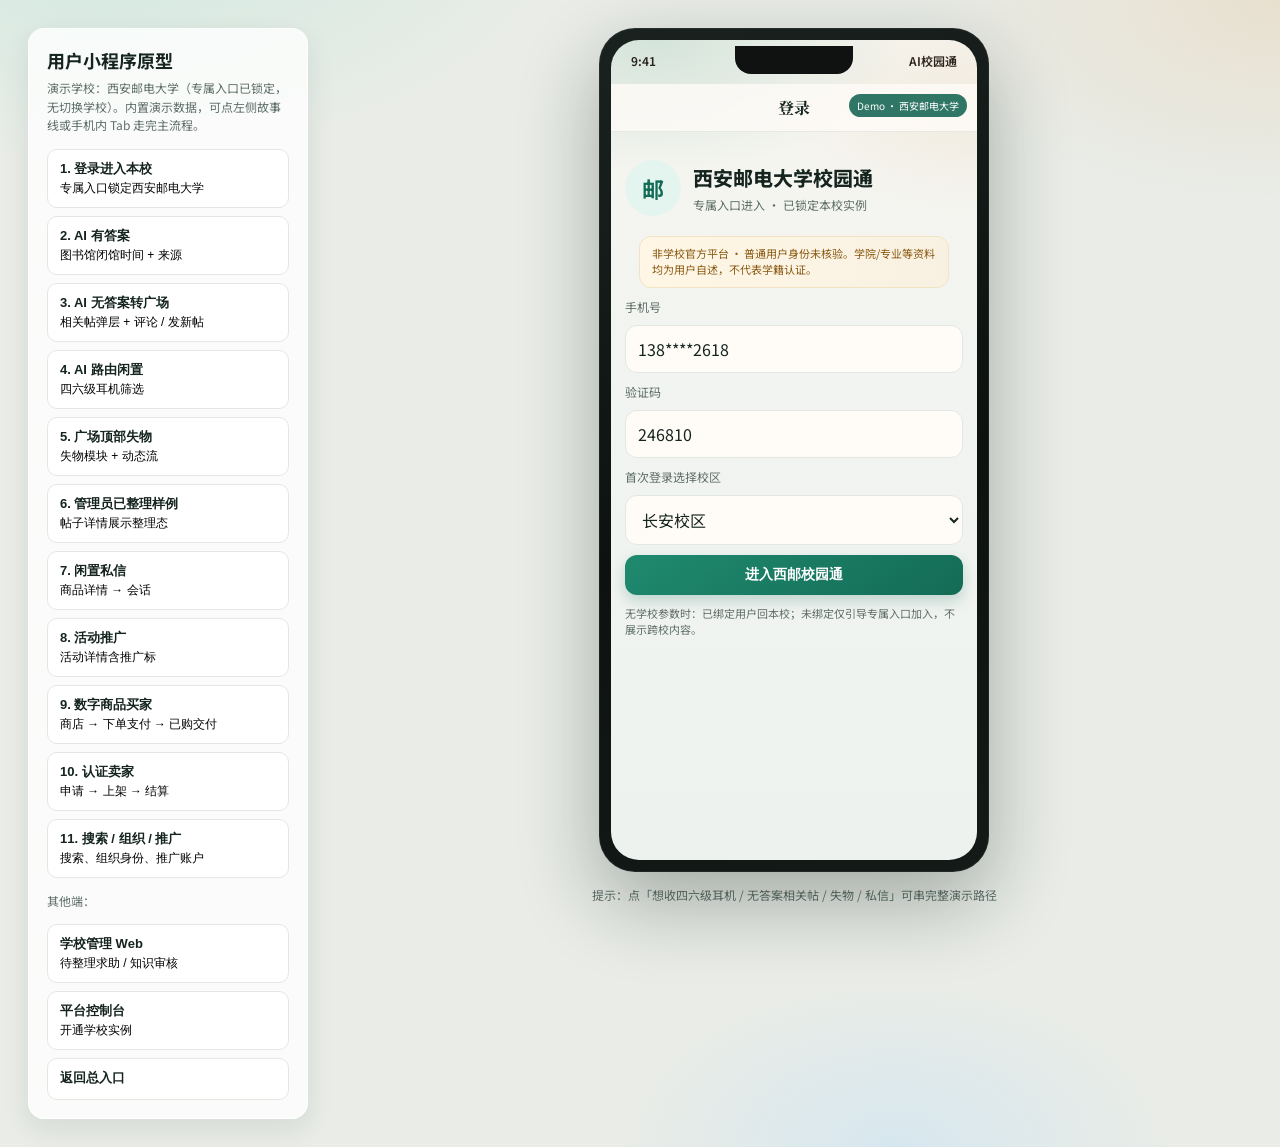
==== commit 011588c4: "feat: sync digital goods buyer loop UI Update public prototype with checkout/pay/owned buyer path an" ====
--- a/mini/app.html
+++ b/mini/app.html
@@ -149,6 +149,7 @@
   .chip.gray { background: #EEF1F0; color: #566; }
   .chip.orange { background: #FFF1E6; color: #B8621B; }
   .chip.red { background: #FDECEA; color: var(--danger); }
+  .chip.ok { background: #E8F7EE; color: #1F7A4C; }
   .btn {
     border: 0; border-radius: 12px; padding: 11px 14px; font-size: 14px; font-weight: 650;
     cursor: pointer; color: #fff;
@@ -202,6 +203,31 @@
   .sheet-item {
     padding: 14px; border-bottom: 1px solid var(--line); cursor: pointer; font-size: 14px;
   }
+  .sheet-panel.related {
+    max-height: 78%;
+    display: flex;
+    flex-direction: column;
+    padding: 0 0 18px;
+    background: #FFFcf8;
+  }
+  .related-head {
+    display: flex; align-items: center; justify-content: space-between; gap: 10px;
+    padding: 14px 14px 10px; border-bottom: 1px solid var(--line);
+  }
+  .related-head b { font-size: 14px; }
+  .related-body { overflow: auto; padding: 12px 14px 8px; flex: 1; }
+  .related-actions {
+    display: grid; grid-template-columns: 1fr 1fr; gap: 8px;
+    padding: 10px 14px 0; border-top: 1px solid var(--line);
+  }
+  .related-comment-box {
+    display: flex; gap: 8px; align-items: center; margin-top: 10px;
+  }
+  .related-mini {
+    margin-top: 10px; padding: 10px; border-radius: 12px;
+    background: #fff; border: 1px solid #D7E7E0; cursor: pointer;
+  }
+  .related-mini:active { background: #F4FAF7; }
   .home-ai {
     margin: 12px 14px; padding: 14px; border-radius: 16px; color: #fff;
     background: linear-gradient(145deg, #1F6B5A 0%, #2F8F78 55%, #3FA48A 100%);
@@ -423,7 +449,7 @@
         <div class="sheet" id="sheet"></div>
       </div>
     </div>
-    <div class="muted" style="font-size:12px">提示：点「想收四六级耳机 / 无答案发帖 / 失物 / 私信」可串完整演示路径</div>
+    <div class="muted" style="font-size:12px">提示：点「想收四六级耳机 / 无答案相关帖 / 失物 / 私信」可串完整演示路径</div>
   </div>
 </div>
 <script>
@@ -435,10 +461,23 @@
   aiInput: '',
   aiMessages: [],
   postDraft: '',
+  relatedPostId: '',
+  autoOpenRelated: false,
   marketKeyword: '',
   marketCampus: '长安校区',
   currentPostId: 'p1',
   currentGoodsId: 'g1',
+  currentDigitalId: 'd1',
+  currentOrderId: '',
+  sellerTab: 'goods',
+  digitalFilter: '',
+  digitalBuyerTab: 'shop',
+  digitalSort: 'hot',
+  payOrderId: '',
+  searchQ: '',
+  campusPicked: false,
+  promoClosed: false,
+  squareSort: 'new',
   currentActivityId: 'a1',
   currentChatId: 'c1',
   lostDraft: { kind: '丢失', title: '', place: '', desc: '' },
@@ -451,12 +490,15 @@
 const flows = [
   { title: '1. 登录进入本校', desc: '专属入口锁定西安邮电大学', run: () => go('login', true) },
   { title: '2. AI 有答案', desc: '图书馆闭馆时间 + 来源', run: () => { go('home', true); setTimeout(() => askAI(M.aiScenarios.library.q), 200); } },
-  { title: '3. AI 无答案转广场', desc: '生成草稿 → 发帖', run: () => { go('home', true); setTimeout(() => askAI(M.aiScenarios.unknown.q), 200); } },
+  { title: '3. AI 无答案转广场', desc: '相关帖弹层 + 评论 / 发新帖', run: () => { go('home', true); setTimeout(() => askAI(M.aiScenarios.unknown.q), 200); } },
   { title: '4. AI 路由闲置', desc: '四六级耳机筛选', run: () => { go('home', true); setTimeout(() => askAI(M.aiScenarios.headphone.q), 200); } },
   { title: '5. 广场顶部失物', desc: '失物模块 + 动态流', run: () => go('square', true) },
   { title: '6. 管理员已整理样例', desc: '帖子详情展示整理态', run: () => openPost('p3') },
   { title: '7. 闲置私信', desc: '商品详情 → 会话', run: () => openGoods('g1') },
   { title: '8. 活动推广', desc: '活动详情含推广标', run: () => openActivity('a1') },
+  { title: '9. 数字商品买家', desc: '商店 → 下单支付 → 已购交付', run: () => { state.digitalBuyerTab='shop'; go('digital', true); } },
+  { title: '10. 认证卖家', desc: '申请 → 上架 → 结算', run: () => go('seller-apply', true) },
+  { title: '11. 搜索 / 组织 / 推广', desc: '搜索、组织身份、推广账户', run: () => go('search', true) },
 ];
 
 function $(id){ return document.getElementById(id); }
@@ -517,8 +559,10 @@
     <div style="text-align:center;font-weight:700;margin-bottom:8px">发布</div>
     <div class="sheet-item" data-go="compose">发广场动态</div>
     <div class="sheet-item" data-go="lost-publish">发布失物招领</div>
-    <div class="sheet-item" data-go="market">发布个人闲置（示意）</div>
-    <div class="sheet-item" data-go="activities">发布活动（需组织身份）</div>
+    <div class="sheet-item" data-go="used-publish">发布个人闲置</div>
+    <div class="sheet-item" data-go="digital-publish">发布数字商品（需认证卖家）</div>
+    <div class="sheet-item" data-go="activity-publish">发布活动（需组织身份）</div>
+    <div class="sheet-item" data-go="search">搜索校园内容</div>
     <div class="sheet-item" style="border:0;color:#888;text-align:center" data-close>取消</div>
   </div>`;
   sheet.onclick = (e) => {
@@ -529,9 +573,110 @@
     const g = item.dataset.go;
     if (g === 'compose') { state.postDraft=''; go('compose'); }
     else if (g === 'lost-publish') go('lost-publish');
-    else if (g === 'market') { toast('演示：进入闲置频道'); go('market'); }
+    else if (g === 'used-publish') go('used-publish');
+    else if (g === 'market') go('market');
+    else if (g === 'digital-publish') go('digital-publish');
+    else if (g === 'activity-publish') go('activity-publish');
+    else if (g === 'search') go('search');
     else go('activities');
   };
+}
+function closeSheet(){
+  const sheet = $('sheet');
+  if (!sheet) return;
+  sheet.classList.remove('show');
+  sheet.innerHTML = '';
+  sheet.onclick = null;
+}
+function getRelatedPosts(sc){
+  if (!sc) return [];
+  if (Array.isArray(sc.relatedPostIds) && sc.relatedPostIds.length) {
+    return sc.relatedPostIds.map(id => M.posts.find(p => p.id === id)).filter(Boolean);
+  }
+  const q = (sc.q || state.aiInput || '').toLowerCase();
+  const keys = [];
+  if (/作业|老师|课程|数据结构|难不难|多不多/.test(q)) keys.push('数据结构', '作业', '老师', '课程');
+  if (!keys.length) return [];
+  return M.posts.filter(p => keys.some(k => p.content.includes(k)));
+}
+function openRelatedPostSheet(postId, opts={}){
+  const p = M.posts.find(x => x.id === postId) || M.posts[0];
+  if (!p) return;
+  state.relatedPostId = p.id;
+  if (!M.postComments[p.id]) M.postComments[p.id] = [];
+  const comments = M.postComments[p.id];
+  const sheet = $('sheet');
+  sheet.classList.add('show');
+  const fromAI = p.fromAI ? '<span class="chip">AI求助</span>' : '';
+  const resolved = p.resolved ? '<span class="chip gray">已整理</span>' : '';
+  const resolvedBlock = p.resolved
+    ? ('<div class="card pad" style="margin-top:10px;background:var(--soft)"><span class="chip">管理员已整理</span><div style="margin-top:8px;font-size:12px">' + (p.adminNote || '') + '</div></div>')
+    : '<div class="banner" style="margin:10px 0 0">以下为公开评论，可直接参考或继续追问同学。</div>';
+  const commentHtml = comments.length
+    ? comments.map(c => '<div class="list-item"><b>' + c.user + '</b><div style="margin-top:4px;font-size:13px">' + c.text + '</div><div class="muted" style="font-size:11px;margin-top:4px">' + c.time + '</div></div>').join('')
+    : '<div class="muted" style="font-size:12px">暂无评论，来做第一条回复吧</div>';
+  sheet.innerHTML = [
+    '<div class="sheet-panel related" id="relatedPanel">',
+      '<div class="related-head">',
+        '<div><div class="chip">广场已有相关讨论</div><b style="display:block;margin-top:6px">参考同学真实回复</b></div>',
+        '<button class="btn ghost sm" data-close>关闭</button>',
+      '</div>',
+      '<div class="related-body">',
+        '<div class="row space">',
+          '<div class="row">',
+            '<div class="avatar" style="width:32px;height:32px;font-size:12px">' + p.author[0] + '</div>',
+            '<div><b style="font-size:13px">' + p.author + '</b><div class="muted" style="font-size:11px">' + p.time + ' · ' + p.campus + '</div></div>',
+          '</div>',
+          '<div class="row" style="gap:4px">' + fromAI + resolved + '</div>',
+        '</div>',
+        '<div style="margin-top:10px;font-size:14px;line-height:1.6">' + p.content + '</div>',
+        '<div class="muted" style="margin-top:8px;font-size:12px">♥ ' + p.likes + ' · 评论 ' + comments.length + '</div>',
+        resolvedBlock,
+        '<h3 class="section-title" style="margin-top:14px">评论区 ' + comments.length + '</h3>',
+        '<div class="card pad" style="margin-top:8px">' + commentHtml + '</div>',
+        '<div class="related-comment-box">',
+          '<input class="input" id="relatedComment" placeholder="写一条评论…" />',
+          '<button class="btn sm" id="sendRelatedComment">发送</button>',
+        '</div>',
+      '</div>',
+      '<div class="related-actions">',
+        '<button class="btn ghost" id="relatedOpenFull">完整详情</button>',
+        '<button class="btn" id="relatedNewPost">发布新帖</button>',
+      '</div>',
+    '</div>'
+  ].join('');
+  const panel = $('relatedPanel');
+  if (panel) panel.onclick = (e) => e.stopPropagation();
+  sheet.onclick = (e) => {
+    if (e.target.dataset.close !== undefined || e.target === sheet) closeSheet();
+  };
+  const send = $('sendRelatedComment');
+  if (send) send.onclick = () => {
+    const box = $('relatedComment');
+    const v = ((box && box.value) || '').trim();
+    if (!v) { toast('先写点内容再发送'); return; }
+    M.postComments[p.id].unshift({ user: M.me.name, text: v, time: '刚刚' });
+    p.comments = (p.comments || 0) + 1;
+    toast('评论已发布');
+    openRelatedPostSheet(p.id, opts);
+  };
+  const full = $('relatedOpenFull');
+  if (full) full.onclick = () => { closeSheet(); openPost(p.id); };
+  const neu = $('relatedNewPost');
+  if (neu) neu.onclick = () => {
+    closeSheet();
+    state.postDraft = opts.draft || state.postDraft || M.aiScenarios.unknown.draft;
+    go('ai-to-post');
+  };
+}
+function maybeAutoOpenRelated(){
+  if (!state.autoOpenRelated) return;
+  state.autoOpenRelated = false;
+  const sc = (state.aiMessages || []).slice().reverse().find(m => m.role === 'ai' && m.kind === 'no_answer');
+  const related = getRelatedPosts(sc || M.aiScenarios.unknown);
+  if (related[0]) {
+    setTimeout(() => openRelatedPostSheet(related[0].id, { draft: (sc && sc.draft) || M.aiScenarios.unknown.draft }), 280);
+  }
 }
 function navBar(title, opts={}){
   const backBtn = opts.back ? `<button class="back" id="navBack">‹ 返回</button>` : `<span></span>`;
@@ -544,13 +689,14 @@
 function pageLogin(){
   navBar('登录');
   $('tabbar').style.display='none';
+  const camps = (M.school.campuses||[]).map(c=>`<option value="${c}" ${c===M.me.campus?'selected':''}>${c}</option>`).join('');
   $('content').innerHTML = `
     <div class="pad stack" style="padding-top:28px">
       <div class="row" style="gap:12px">
         <div class="avatar lg">${M.school.logoText}</div>
         <div>
           <div style="font-size:20px;font-weight:750">${M.school.name}校园通</div>
-          <div class="muted" style="font-size:12px;margin-top:4px">由专属入口进入 · 已锁定本校实例</div>
+          <div class="muted" style="font-size:12px;margin-top:4px">专属入口进入 · 已锁定本校实例</div>
         </div>
       </div>
       <div class="banner">${M.school.disclaimer}。学院/专业等资料均为用户自述，不代表学籍认证。</div>
@@ -558,14 +704,18 @@
       <input class="input" value="138****2618" readonly />
       <label class="muted" style="font-size:12px">验证码</label>
       <input class="input" value="246810" readonly />
+      <label class="muted" style="font-size:12px">首次登录选择校区</label>
+      <select id="campSel">${camps}</select>
       <button class="btn block" id="doLogin">进入${M.school.shortName}校园通</button>
-      <div class="muted" style="font-size:11px;line-height:1.5">演示说明：此入口模拟「西邮专属太阳码」。不会出现学校切换列表。</div>
-    </div>`;
-  $('doLogin').onclick = () => go('home', true);
+      <div class="muted" style="font-size:11px;line-height:1.5">无学校参数时：已绑定用户回本校；未绑定仅引导专属入口加入，不展示跨校内容。</div>
+    </div>`;
+  $('doLogin').onclick = () => {
+    const c = $('campSel').value; M.me.campus = c; state.campusPicked = true; go('home', true);
+  };
 }
 
 function pageHome(){
-  navBar(M.school.name);
+  navBar(M.school.name, { right:'搜索', onRight:()=>go('search') });
   clearInterval(window.__actTimer);
   const acts = M.activities || [];
   if (state.activityIndex >= acts.length) state.activityIndex = 0;
@@ -621,6 +771,14 @@
         <button class="btn ghost sm" onclick="toast('已记录：信息过期')">信息过期</button>
       </div>
     </div>`;
+    if (m.kind==='route_sell') return `<div class="msg-ai">
+      <div>识别到你想<strong>${m.intent||'出售个人闲置'}</strong>。</div>
+      <button class="btn" style="margin-top:10px" id="goSell">${m.routeLabel||'打开闲置发布'}</button>
+    </div>`;
+    if (m.kind==='route_digital') return `<div class="msg-ai">
+      <div>${m.routeLabel||'已为你筛选数字商品'}</div>
+      <button class="btn" style="margin-top:10px" id="goDig">打开数字商品</button>
+    </div>`;
     if (m.kind==='route') return `<div class="msg-ai">
       <div>识别到你想<strong>${m.intent}</strong>。</div>
       <div class="card pad" style="margin-top:10px">
@@ -642,13 +800,27 @@
         <button class="btn sm" id="goLostPub">发布丢失</button>
       </div>
     </div>`;
-    return `<div class="msg-ai">
+    const related = getRelatedPosts(m);
+      const top = related[0];
+      return `<div class="msg-ai">
       <span class="chip red">无法确认</span>
       <div style="margin-top:8px">${m.answer}</div>
-      <div class="card pad" style="margin-top:10px;background:var(--soft);border-color:#CDE6DE">
-        <b>发布到校园广场</b>
-        <button class="btn block" style="margin-top:10px" id="toPost">生成帖子草稿</button>
-      </div>
+      ${top ? `<div class="related-mini" data-related="${top.id}">
+          <div class="row space">
+            <span class="chip">相关帖子</span>
+            <span class="muted" style="font-size:11px">♥ ${top.likes} · 评论 ${top.comments}</span>
+          </div>
+          <div style="margin-top:8px;font-size:13px;line-height:1.5">${top.content}</div>
+          <div class="muted" style="margin-top:6px;font-size:11px">${top.author} · ${top.time}</div>
+        </div>
+        <div class="row" style="margin-top:10px;gap:8px">
+          <button class="btn sm" id="openRelated">查看帖子与评论</button>
+          <button class="btn ghost sm" id="toPost">发布新帖</button>
+        </div>` : `<div class="card pad" style="margin-top:10px;background:var(--soft);border-color:#CDE6DE">
+          <b>发布到校园广场</b>
+          <div class="muted" style="font-size:12px;margin-top:6px">暂未找到高度相关帖子，可生成草稿发新帖</div>
+          <button class="btn block" style="margin-top:10px" id="toPost">生成帖子草稿</button>
+        </div>`}
     </div>`;
   }).join('');
 
@@ -693,12 +865,25 @@
   const actAll = $('actAll'); if (actAll) actAll.onclick = (e)=>{ e.stopPropagation(); go('activities'); };
 
   const gm=$('goMarket'); if(gm) gm.onclick=()=>{ state.marketKeyword='四六级耳机'; state.marketCampus=M.me.campus; go('market'); toast('已带入筛选条件'); };
+  const gs=$('goSell'); if(gs) gs.onclick=()=>{ state.usedDraft={ title:'线性代数教材', category:'教材' }; go('used-publish'); };
+  const gd=$('goDig'); if(gd) gd.onclick=()=>go('digital');
   const ga=$('goAct'); if(ga) ga.onclick=()=>go('activities');
   const gls=$('goLostSearch'); if(gls) gls.onclick=()=>go('lost');
   const glp=$('goLostPub'); if(glp) glp.onclick=()=>go('lost-publish');
   const tp=$('toPost'); if(tp) tp.onclick=()=>{ state.postDraft = M.aiScenarios.unknown.draft; go('ai-to-post'); };
+  const or=$('openRelated'); if(or) or.onclick=()=>{
+    const sc = (state.aiMessages||[]).slice().reverse().find(m=>m.role==='ai' && m.kind==='no_answer') || M.aiScenarios.unknown;
+    const related = getRelatedPosts(sc);
+    if (related[0]) openRelatedPostSheet(related[0].id, { draft: sc.draft || M.aiScenarios.unknown.draft });
+  };
 
   $('content').onclick = (e)=>{
+    const rel = e.target.closest('[data-related]');
+    if (rel) {
+      const sc = (state.aiMessages||[]).slice().reverse().find(m=>m.role==='ai' && m.kind==='no_answer') || M.aiScenarios.unknown;
+      openRelatedPostSheet(rel.dataset.related, { draft: sc.draft || M.aiScenarios.unknown.draft });
+      return;
+    }
     const item = e.target.closest('[data-act-idx]');
     if (item) {
       state.activityIndex = +item.dataset.actIdx;
@@ -731,14 +916,17 @@
 
   const chat = document.querySelector('.home-chat');
   if (chat) chat.scrollTop = chat.scrollHeight;
+  maybeAutoOpenRelated();
 }
 
 function detectScenario(q){
   if (/图书馆|关门|几点/.test(q)) return M.aiScenarios.library;
+  if (/想卖|出一本|出个|转让/.test(q)) return M.aiScenarios.sell || { type:'route_sell', intent:'出售个人闲置', routeLabel:'打开闲置发布', draft:{ title:q, category:'教材' } };
   if (/耳机|四六级|想收|想买/.test(q)) return M.aiScenarios.headphone;
   if (/校园卡|丢了|失物/.test(q)) return M.aiScenarios.lost;
-  if (/社团|纳新|活动/.test(q)) return { q, type:'route-act', routeLabel:'已为你筛选近期社团活动' };
-  if (/作业|老师|难不难|多不多/.test(q)) return M.aiScenarios.unknown;
+  if (/复习资料|数字|笔记|资料有吗|高数复习/.test(q)) return M.aiScenarios.digital || { type:'route_digital', routeLabel:'已为你筛选数字商品' };
+  if (/社团|纳新|活动/.test(q)) return M.aiScenarios.activity || { q, type:'route-act', routeLabel:'已为你筛选近期社团活动' };
+  if (/作业|老师|难不难|多不多|数据结构/.test(q)) return M.aiScenarios.unknown;
   return M.aiScenarios.unknown;
 }
 function askAI(q){
@@ -757,6 +945,8 @@
     state.aiMessages.push({ role:'ai', kind:'hybrid', ...sc });
   } else {
     state.aiMessages.push({ role:'ai', kind:'no_answer', ...sc });
+    const related = getRelatedPosts(sc);
+    state.autoOpenRelated = related.length > 0;
   }
   go('home');
 }
@@ -775,6 +965,14 @@
       </div>
       <div class="muted" style="font-size:11px;margin-top:8px">答案仅供参考，重要事项以学校公开渠道最新信息为准。</div>
     </div>`;
+    if (m.kind==='route_sell') return `<div class="msg-ai">
+      <div>识别到你想<strong>${m.intent||'出售个人闲置'}</strong>。</div>
+      <button class="btn" style="margin-top:10px" id="goSell">${m.routeLabel||'打开闲置发布'}</button>
+    </div>`;
+    if (m.kind==='route_digital') return `<div class="msg-ai">
+      <div>${m.routeLabel||'已为你筛选数字商品'}</div>
+      <button class="btn" style="margin-top:10px" id="goDig">打开数字商品</button>
+    </div>`;
     if (m.kind==='route') return `<div class="msg-ai">
       <div>识别到你想<strong>${m.intent}</strong>。</div>
       <div class="card pad" style="margin-top:10px">
@@ -796,14 +994,27 @@
         <button class="btn sm" id="goLostPub">发布丢失信息</button>
       </div>
     </div>`;
-    return `<div class="msg-ai">
+    const related = getRelatedPosts(m);
+      const top = related[0];
+      return `<div class="msg-ai">
       <span class="chip red">无法确认</span>
       <div style="margin-top:8px">${m.answer}</div>
-      <div class="card pad" style="margin-top:10px;background:var(--soft);border-color:#CDE6DE">
-        <b>一键求助校园广场</b>
-        <div class="muted" style="font-size:12px;margin-top:6px">不会自动发帖，需你确认草稿</div>
-        <button class="btn block" style="margin-top:10px" id="toPost">生成广场帖子草稿</button>
-      </div>
+      ${top ? `<div class="related-mini" data-related="${top.id}">
+          <div class="row space">
+            <span class="chip">相关帖子</span>
+            <span class="muted" style="font-size:11px">♥ ${top.likes} · 评论 ${top.comments}</span>
+          </div>
+          <div style="margin-top:8px;font-size:13px;line-height:1.5">${top.content}</div>
+          <div class="muted" style="margin-top:6px;font-size:11px">${top.author} · ${top.time}</div>
+        </div>
+        <div class="row" style="margin-top:10px;gap:8px">
+          <button class="btn sm" id="openRelated">查看帖子与评论</button>
+          <button class="btn ghost sm" id="toPost">发布新帖</button>
+        </div>` : `<div class="card pad" style="margin-top:10px;background:var(--soft);border-color:#CDE6DE">
+          <b>一键求助校园广场</b>
+          <div class="muted" style="font-size:12px;margin-top:6px">不会自动发帖，需你确认草稿</div>
+          <button class="btn block" style="margin-top:10px" id="toPost">生成广场帖子草稿</button>
+        </div>`}
     </div>`;
   }).join('');
   $('content').innerHTML = `
@@ -819,11 +1030,24 @@
     const gls=$('goLostSearch'); if(gls) gls.onclick=()=>go('lost');
     const glp=$('goLostPub'); if(glp) glp.onclick=()=>go('lost-publish');
     const tp=$('toPost'); if(tp) tp.onclick=()=>{ state.postDraft = M.aiScenarios.unknown.draft; go('ai-to-post'); };
+    const or=$('openRelated'); if(or) or.onclick=()=>{
+      const sc = (state.aiMessages||[]).slice().reverse().find(m=>m.role==='ai' && m.kind==='no_answer') || M.aiScenarios.unknown;
+      const related = getRelatedPosts(sc);
+      if (related[0]) openRelatedPostSheet(related[0].id, { draft: sc.draft || M.aiScenarios.unknown.draft });
+    };
   };
   bind();
+  $('content').onclick = (e)=>{
+    const rel = e.target.closest('[data-related]');
+    if (rel) {
+      const sc = (state.aiMessages||[]).slice().reverse().find(m=>m.role==='ai' && m.kind==='no_answer') || M.aiScenarios.unknown;
+      openRelatedPostSheet(rel.dataset.related, { draft: sc.draft || M.aiScenarios.unknown.draft });
+    }
+  };
   $('aiSend').onclick=()=>{
     const v=$('aiBox').value.trim(); if(!v) return; askAI(v);
   };
+  maybeAutoOpenRelated();
 }
 
 function pageAiToPost(){
@@ -846,8 +1070,26 @@
       <div class="muted" style="font-size:11px">结案与知识沉淀由管理员整理验证，不依赖你点击「已解决」。</div>
     </div>`;
   $('publishPost').onclick=()=>{
+    const content = (($('draft').value) || '').trim() || M.aiScenarios.unknown.draft;
+    const id = 'p_new_' + Date.now();
+    const post = {
+      id,
+      author: '匿名同学 ' + String.fromCharCode(65 + (M.posts.length % 26)),
+      anon: true,
+      time: '刚刚',
+      campus: M.me.campus,
+      content,
+      likes: 0,
+      comments: 0,
+      fromAI: true,
+      resolved: false,
+      adminNote: ''
+    };
+    M.posts.unshift(post);
+    M.postComments[id] = [];
+    M.helpQueue.unshift({ id, title: content.slice(0, 18), replies: 0, heat: '中', fromAI: true, status: '待整理', updated: '刚刚' });
     toast('已发布，等待同学回答与管理员整理');
-    state.currentPostId='p1';
+    state.currentPostId = id;
     go('post');
   };
 }
@@ -881,7 +1123,7 @@
     </div>
     <div class="row space" style="padding:4px 14px 8px">
       <h3 class="section-title">最新动态</h3>
-      <span class="muted" style="font-size:12px">无分类切换</span>
+      <div class="row" style="gap:6px"><span class="chip">最新</span><span class="chip gray">热度</span><span class="chip gray" style="cursor:pointer" onclick="go('search')">搜索</span></div>
     </div>
     ${M.posts.map(p=>`
       <div class="post" data-post="${p.id}">
@@ -926,10 +1168,31 @@
         </div>` : `<div class="banner">等待同学公开回答；有回答后会进入管理端「待整理求助」队列。</div>`}
       <h3 class="section-title">评论 ${comments.length}</h3>
       <div class="card pad">
-        ${comments.map(c=>`<div class="list-item"><b>${c.user}</b><div style="margin-top:4px">${c.text}</div><div class="muted" style="font-size:11px;margin-top:4px">${c.time}</div></div>`).join('')}
-      </div>
+        ${comments.length ? comments.map(c=>`<div class="list-item"><b>${c.user}</b><div style="margin-top:4px">${c.text}</div><div class="muted" style="font-size:11px;margin-top:4px">${c.time}</div></div>`).join('') : '<div class="muted" style="font-size:12px">还没有评论</div>'}
+      </div>
+      <div class="row" style="gap:8px">
+        <input class="input" id="postComment" placeholder="写评论…" />
+        <button class="btn sm" id="sendPostComment">发送</button>
+      </div>
+      <button class="btn ghost block" id="postNewFromDetail">相关问题发新帖</button>
       <button class="btn ghost block" onclick="toast('演示：已打开私信请求（次要路径）')">私信作者</button>
     </div>`;
+  const sendPost = $('sendPostComment');
+  if (sendPost) sendPost.onclick = () => {
+    const box = $('postComment');
+    const v = ((box && box.value) || '').trim();
+    if (!v) { toast('先写点内容再发送'); return; }
+    if (!M.postComments[p.id]) M.postComments[p.id] = [];
+    M.postComments[p.id].unshift({ user: M.me.name, text: v, time: '刚刚' });
+    p.comments = (p.comments || 0) + 1;
+    toast('评论已发布');
+    render();
+  };
+  const postNew = $('postNewFromDetail');
+  if (postNew) postNew.onclick = () => {
+    state.postDraft = state.postDraft || M.aiScenarios.unknown.draft || p.content;
+    go('ai-to-post');
+  };
 }
 
 function pageLost(){
@@ -1003,8 +1266,12 @@
         <div>名额：${a.seats}</div>
         <div class="muted" style="font-size:12px">收藏 ${a.fav} · 报名 ${a.joins}</div>
       </div>
-      <button class="btn block" onclick="toast('演示：报名成功，将收到变更通知')">报名参加</button>
-      <button class="btn ghost block" onclick="toast('已收藏')">收藏</button>
+      <div class="row" style="gap:8px;flex-wrap:wrap">
+        <button class="btn block grow" style="flex:1" onclick="toast('演示：报名成功，变更将通知你')">报名参加</button>
+        <button class="btn ghost" onclick="toast('已收藏')">收藏</button>
+        <button class="btn ghost" onclick="go('report')">举报</button>
+      </div>
+      <button class="btn ghost block" onclick="go('org-apply')">申请组织身份 / 发布活动</button>
     </div>`;
 }
 
@@ -1058,24 +1325,410 @@
         <div class="row"><div class="avatar">${g.seller[0]}</div><div><b>${g.seller}</b><div class="muted" style="font-size:11px">${g.trust}</div></div></div>
         <span class="chip gray">可信度提示</span>
       </div>
-      <button class="btn block" id="chatSeller">通过平台私信联系</button>
-    </div>`;
-  $('chatSeller').onclick=()=>{ state.currentChatId='c1'; go('chat'); toast('已发起会话'); };
+      <div class="row" style="gap:8px">
+        <button class="btn block grow" style="flex:1" id="chatSeller" ${g.status==='已售出'?'disabled':''}>${g.status==='已售出'?'已售出不可联系':'通过平台私信联系'}</button>
+        <button class="btn ghost" onclick="toast('已收藏')">收藏</button>
+        <button class="btn ghost" onclick="go('report')">举报</button>
+      </div>
+      ${g.status && g.status!=='在售' ? `<div class="banner">状态：${g.status}</div>` : ''}
+    </div>`;
+  const cs=$('chatSeller'); if(cs && g.status!=='已售出') cs.onclick=()=>{ state.currentChatId='c1'; go('chat'); toast('已发起会话'); };
 }
 function pageDigital(){
-  navBar('数字商品', { back:true });
+  navBar('数字商品', { back: true, right: '已购', onRight: () => go('digital-owned') });
+  const tab = state.digitalBuyerTab || 'shop';
+  const kw = (state.digitalFilter || '').trim();
+  let list = (M.digitalGoods || []).filter(d => !d.status || d.status === '在售');
+  if (kw) list = list.filter(d => d.title.includes(kw) || d.course.includes(kw) || (d.seller||'').includes(kw));
+  const courses = Array.from(new Set((M.digitalGoods||[]).map(d => d.course).filter(Boolean)));
+
+  if (tab === 'orders') {
+    const orders = (M.digitalOrders || []).filter(o => o.role === 'buyer');
+    $('content').innerHTML = `
+      <div class="pad" style="padding-bottom:8px">
+        <div class="row" style="gap:8px;flex-wrap:wrap">
+          <span class="chip gray" id="toUsed" style="cursor:pointer">个人闲置</span>
+          <span class="chip" id="tabShop" style="cursor:pointer">逛商店</span>
+          <span class="chip">我的订单</span>
+          <span class="chip gray" id="tabOwned" style="cursor:pointer">已购内容</span>
+        </div>
+      </div>
+      <div class="stack" style="padding:0 14px 18px">
+        ${orders.length ? orders.map(o => `
+          <div class="card pad" data-oid="${o.id}" style="cursor:pointer">
+            <div class="row space"><b>${o.title}</b><span class="chip ${o.status==='已交付'?'':'orange'}">${o.status}</span></div>
+            <div class="muted" style="font-size:12px;margin-top:6px">订单 ${o.id} · ¥${o.price} · ${o.version||''} · ${o.time||''}</div>
+            <div class="row" style="margin-top:10px;gap:8px;flex-wrap:wrap">
+              <button class="btn sm" data-view="${o.id}">查看内容</button>
+              <button class="btn ghost sm" data-ref="${o.id}">申请退款</button>
+            </div>
+          </div>`).join('') : '<div class="muted">暂无购买订单 · 去商店逛逛</div>'}
+        <button class="btn ghost block" id="backShop">去数字商品商店</button>
+      </div>`;
+    $('toUsed').onclick = () => go('market');
+    $('tabShop').onclick = () => { state.digitalBuyerTab = 'shop'; pageDigital(); };
+    $('tabOwned').onclick = () => go('digital-owned');
+    $('backShop').onclick = () => { state.digitalBuyerTab = 'shop'; pageDigital(); };
+    $('content').querySelectorAll('[data-view]').forEach(b => b.onclick = (e) => { e.stopPropagation(); state.currentOrderId = b.dataset.view; go('digital-owned'); });
+    $('content').querySelectorAll('[data-ref]').forEach(b => b.onclick = (e) => { e.stopPropagation(); const o=(M.digitalOrders||[]).find(x=>x.id===b.dataset.ref); if(o){ o.status='退款中'; toast('已提交退款申请'); pageDigital(); } });
+    return;
+  }
+
+  const sort = state.digitalSort || 'hot';
+  if (sort === 'price_asc') list = list.slice().sort((a,b)=>a.price-b.price);
+  else if (sort === 'price_desc') list = list.slice().sort((a,b)=>b.price-a.price);
+  else if (sort === 'new') list = list.slice().reverse();
+  else list = list.slice().sort((a,b)=>(b.sales||0)-(a.sales||0));
+
+  $('content').innerHTML = `
+    <div class="pad" style="padding-bottom:8px">
+      <div class="row" style="gap:8px;flex-wrap:wrap">
+        <span class="chip gray" id="toUsed" style="cursor:pointer">个人闲置</span>
+        <span class="chip">数字商品</span>
+        <span class="chip gray" id="tabOrders" style="cursor:pointer">我的订单</span>
+        <span class="chip gray" id="tabOwned" style="cursor:pointer">已购内容</span>
+      </div>
+      <div class="row" style="gap:8px;margin-top:10px">
+        <input class="input" id="df" placeholder="搜课程 / 资料名 / 卖家" value="${kw}" />
+        <button class="btn sm" id="dfGo">搜索</button>
+      </div>
+      <div class="row" style="gap:6px;margin-top:8px;flex-wrap:wrap;overflow:auto">
+        <span class="chip ${!kw?'':'gray'}" data-c="">全部</span>
+        ${courses.map(c => `<span class="chip ${kw===c?'':'gray'}" data-c="${c}" style="cursor:pointer">${c}</span>`).join('')}
+      </div>
+      <div class="row" style="gap:6px;margin-top:8px;flex-wrap:wrap">
+        <span class="chip ${sort==='hot'?'':'gray'}" data-sort="hot" style="cursor:pointer">销量</span>
+        <span class="chip ${sort==='price_asc'?'':'gray'}" data-sort="price_asc" style="cursor:pointer">价格↑</span>
+        <span class="chip ${sort==='price_desc'?'':'gray'}" data-sort="price_desc" style="cursor:pointer">价格↓</span>
+        <span class="chip ${sort==='new'?'':'gray'}" data-sort="new" style="cursor:pointer">最新</span>
+      </div>
+      <div class="banner" style="margin:10px 0 0">支付成功自动交付 · 已购可在线查看 / 短时下载 · 支持退款与侵权投诉</div>
+    </div>
+    <div class="stack" style="padding:0 14px 18px">
+      ${list.map(d => `
+        <div class="card pad dig-card" data-d="${d.id}" style="cursor:pointer;position:relative;overflow:hidden">
+          <div class="row space" style="align-items:flex-start;gap:10px">
+            <div style="width:48px;height:48px;border-radius:12px;background:linear-gradient(145deg,#1F8A6F,#0F5C4A);color:#fff;display:grid;place-items:center;font-size:18px;flex-shrink:0">📄</div>
+            <div class="grow" style="min-width:0">
+              <div class="row space"><b style="font-size:15px">${d.title}</b><span class="price">¥${d.price}</span></div>
+              <div class="muted" style="font-size:12px;margin-top:5px">${d.course}${d.year ? ' · ' + d.year : ''} · ${d.campus||''}</div>
+              <div style="margin-top:7px;font-size:13px;line-height:1.5;color:var(--ink)">${d.preview}</div>
+              <div class="row space" style="margin-top:8px;gap:8px;flex-wrap:wrap">
+                <span class="chip">${d.seller}</span>
+                <span class="muted" style="font-size:11px">销量 ${d.sales} · ${d.version||''}${d.updates?' · 含更新':''}</span>
+              </div>
+            </div>
+          </div>
+        </div>`).join('') || '<div class="muted">暂无在售数字商品</div>'}
+    </div>`;
+  $('toUsed').onclick = () => go('market');
+  $('tabOrders').onclick = () => { state.digitalBuyerTab = 'orders'; pageDigital(); };
+  $('tabOwned').onclick = () => go('digital-owned');
+  $('dfGo').onclick = () => { state.digitalFilter = $('df').value.trim(); pageDigital(); };
+  $('content').querySelectorAll('[data-c]').forEach(c => c.onclick = () => { state.digitalFilter = c.dataset.c || ''; pageDigital(); });
+  $('content').querySelectorAll('[data-sort]').forEach(c => c.onclick = () => { state.digitalSort = c.dataset.sort; pageDigital(); });
+  $('content').onclick = (e) => { const d = e.target.closest('[data-d]'); if (d) openDigital(d.dataset.d); };
+}
+function openDigital(id){ state.currentDigitalId = id; go('digital-detail'); }
+function pageDigitalDetail(){
+  const d = (M.digitalGoods || []).find(x => x.id === state.currentDigitalId) || (M.digitalGoods || []).find(x => x.status==='在售') || (M.digitalGoods || [])[0];
+  navBar('数字商品详情', { back: true });
+  $('tabbar').style.display = 'none';
+  if (!d) { $('content').innerHTML = '<div class="pad">暂无商品</div>'; return; }
+  const owned = (M.digitalOrders || []).some(o => o.role==='buyer' && o.goodsId===d.id && (o.status==='已交付' || o.status==='退款中'));
   $('content').innerHTML = `
     <div class="pad stack">
-      ${M.digitalGoods.map(d=>`
+      <div class="card pad" style="min-height:130px;background:linear-gradient(145deg,var(--soft),#fff)">
+        <div class="row" style="gap:8px"><span class="chip">数字商品</span><span class="chip gray">${d.status || '在售'}</span>${d.updates?'<span class="chip orange">含更新</span>':''}</div>
+        <h2 style="margin:12px 0 6px;font-size:20px">${d.title}</h2>
+        <div class="price" style="font-size:24px">¥${d.price}</div>
+        <div class="muted" style="font-size:12px;margin-top:6px">销量 ${d.sales} · ${d.campus || M.me.campus}</div>
+      </div>
+      <div class="card pad stack" style="gap:8px;font-size:13px">
+        <div><b>适用课程</b>　${d.course} · ${d.year || '—'} · ${d.major || '全校'}</div>
+        <div><b>版本信息</b>　${d.version || '—'} · ${d.fileType || 'PDF'} · ${d.pages || '—'} 页 · ${d.size || '—'}</div>
+        <div><b>更新时间</b>　${d.updatedAt || '—'} ${d.updates ? '· 含后续更新' : ''}</div>
+        <div><b>认证卖家</b>　${d.seller}</div>
+        <div class="muted">平台已完成卖家认证（业务权限），不等于学籍认证</div>
+      </div>
+      <div class="card pad">
+        <b>脱敏预览 / 样张</b>
+        <div style="margin-top:8px;font-size:13px;line-height:1.55">${d.preview}</div>
+        <div class="muted" style="font-size:11px;margin-top:8px">完整文件支付后交付，无永久公开链接</div>
+      </div>
+      <div class="card pad">
+        <b>购买须知</b>
+        <div class="muted" style="margin-top:8px;font-size:12px;line-height:1.6">
+          权利来源：${d.rights || '卖家声明'}<br/>
+          退款：${d.refund || '付款前请阅读规则'}<br/>
+          交付：支付成功后自动开放在线查看 / 限次下载<br/>
+          禁止：未公开试题、盗版、代写代考、作弊服务
+        </div>
+      </div>
+      ${owned
+        ? `<button class="btn block" onclick="go('digital-owned')">已购买 · 进入已购内容</button>`
+        : `<button class="btn block" id="buyDigital">立即购买</button>`}
+      <div class="row" style="gap:8px">
+        <button class="btn ghost block grow" onclick="toast('已收藏')">收藏</button>
+        <button class="btn ghost block grow" onclick="go('report')">举报侵权</button>
+      </div>
+    </div>`;
+  const buy = $('buyDigital');
+  if (buy) buy.onclick = () => { state.currentDigitalId = d.id; go('digital-checkout'); };
+}
+function pageDigitalCheckout(){
+  const d = (M.digitalGoods || []).find(x => x.id === state.currentDigitalId) || (M.digitalGoods || [])[0];
+  navBar('确认订单', { back: true });
+  $('tabbar').style.display = 'none';
+  if (!d) { $('content').innerHTML = '<div class="pad">商品不存在</div>'; return; }
+  const rate = 0.1;
+  const fee = Math.round(d.price * rate * 100) / 100;
+  const sellerGet = Math.round((d.price - fee) * 100) / 100;
+  $('content').innerHTML = `
+    <div class="pad stack">
+      <div class="banner">支付前请确认价格、交付方式与退款说明。支付成功只处理一次有效回调（演示）。</div>
+      <div class="card pad">
+        <b>${d.title}</b>
+        <div class="muted" style="font-size:12px;margin-top:6px">${d.course} · ${d.version || 'v1'} · ${d.seller}</div>
+        <div class="price" style="margin-top:10px;font-size:22px">¥${d.price}</div>
+      </div>
+      <div class="card pad stack" style="gap:8px;font-size:13px">
+        <div class="row space"><span>商品金额</span><b>¥${d.price}</b></div>
+        <div class="row space"><span>平台服务费（展示）</span><span class="muted">¥${fee}（${Math.round(rate*100)}%）</span></div>
+        <div class="row space"><span>卖家待结算（示意）</span><span class="muted">¥${sellerGet}</span></div>
+        <div class="row space"><span>交付方式</span><b>自动交付</b></div>
+      </div>
+      <div class="card pad">
+        <b>退款与合规</b>
+        <div class="muted" style="margin-top:8px;font-size:12px;line-height:1.55">${d.refund || '未下载可申请退款'}。已交付内容按规则处理，不使用笼统的「一经售出概不退款」替代说明。</div>
+      </div>
+      <label class="row" style="font-size:12px;gap:8px"><input type="checkbox" id="payAgree" checked style="width:auto" /> 已阅读交付与退款说明</label>
+      <button class="btn block" id="doPay">确认支付 ¥${d.price}</button>
+      <button class="btn ghost block" onclick="back()">返回修改</button>
+    </div>`;
+  $('doPay').onclick = () => {
+    if (!$('payAgree').checked) { toast('请先确认须知'); return; }
+    const order = {
+      id: 'o_' + Date.now(), goodsId: d.id, title: d.title, price: d.price,
+      status: '已交付', time: '刚刚', version: d.version || 'v1', role: 'buyer',
+      deliverAt: '刚刚', downloads: 0, downloadLog: [], viewer: true,
+      campus: d.campus || M.me.campus, payOnce: true
+    };
+    M.digitalOrders = M.digitalOrders || [];
+    // idempotent demo: avoid double order same second spam only
+    M.digitalOrders.unshift(order);
+    d.sales = (d.sales || 0) + 1;
+    state.currentOrderId = order.id;
+    state.payOrderId = order.id;
+    go('digital-pay-success');
+  };
+}
+function pageDigitalPaySuccess(){
+  const o = (M.digitalOrders || []).find(x => x.id === state.payOrderId || x.id === state.currentOrderId) || (M.digitalOrders || []).find(x => x.role==='buyer');
+  navBar('支付结果', { back: true });
+  $('tabbar').style.display = 'none';
+  $('content').innerHTML = `
+    <div class="pad stack" style="padding-top:28px;text-align:center">
+      <div style="width:64px;height:64px;border-radius:50%;margin:0 auto;background:linear-gradient(145deg,#1F8A6F,#146B56);color:#fff;display:grid;place-items:center;font-size:28px">✓</div>
+      <h2 style="margin:16px 0 6px">支付成功，已自动交付</h2>
+      <div class="muted" style="font-size:13px;line-height:1.6">${o ? o.title : '数字商品'}<br/>版本 ${o ? (o.version||'') : ''} · 订单 ${o ? o.id : ''}</div>
+      <div class="card pad" style="text-align:left;margin-top:8px">
+        <div class="muted" style="font-size:12px;line-height:1.6">
+          · 已生成可审计交付记录<br/>
+          · 支持在线查看（含水印）与短时下载链接<br/>
+          · 原文件无永久公开地址
+        </div>
+      </div>
+      <button class="btn block" onclick="go('digital-owned')">查看已购内容</button>
+      <button class="btn ghost block" onclick="go('digital')">继续逛商店</button>
+    </div>`;
+}
+function pageDigitalOwned(){
+  const orders = (M.digitalOrders || []).filter(o => o.role === 'buyer');
+  const cur = orders.find(o => o.id === state.currentOrderId) || orders[0];
+  navBar('已购内容', { back: true, right: '商店', onRight: () => { state.digitalBuyerTab='shop'; go('digital'); } });
+  $('tabbar').style.display = 'none';
+  $('content').innerHTML = `
+    <div class="pad stack">
+      <div class="banner">买家图书馆：在线查看 / 限次下载 / 版本更新 / 退款与侵权投诉。</div>
+      ${orders.length ? orders.map(o => `
         <div class="card pad">
-          <div class="row space"><b>${d.title}</b><span class="price">¥${d.price}</span></div>
-          <div class="muted" style="font-size:12px;margin-top:6px">${d.course} · 销量 ${d.sales}</div>
-          <div style="margin-top:8px;font-size:13px">${d.preview}</div>
-          <div class="muted" style="font-size:11px;margin-top:8px">${d.seller}</div>
-          <button class="btn sm" style="margin-top:10px" onclick="toast('演示：支付成功并自动交付')">购买并自动交付</button>
-        </div>`).join('')}
-      <div class="banner">卖家对权利来源负责；禁止未公开试题、盗版与作弊服务。</div>
-    </div>`;
+          <div class="row space">
+            <b>${o.title}</b>
+            <span class="chip ${o.status==='已交付'?'':(o.status==='退款中'?'orange':'gray')}">${o.status}</span>
+          </div>
+          <div class="muted" style="font-size:12px;margin-top:6px">¥${o.price} · ${o.version||''} · 下单 ${o.time||''}${o.deliverAt ? ' · 交付 ' + o.deliverAt : ''}</div>
+          <div class="muted" style="font-size:11px;margin-top:4px">下载次数 ${o.downloads||0} · 订单号 ${o.id}${o.refundReason ? ' · 退款原因：' + o.refundReason : ''}</div>
+          ${(o.downloadLog&&o.downloadLog.length) ? `<div class="muted" style="font-size:11px;margin-top:4px">下载记录：${o.downloadLog.slice(0,2).join('；')}</div>` : ''}
+          <div class="row" style="margin-top:10px;gap:8px;flex-wrap:wrap">
+            <button class="btn sm" data-open="${o.id}">在线查看</button>
+            <button class="btn ghost sm" data-dl="${o.id}">下载</button>
+            <button class="btn ghost sm" data-ver="${o.id}">版本更新</button>
+            <button class="btn ghost sm" data-refund="${o.id}">申请退款</button>
+            <button class="btn ghost sm" onclick="go('report')">投诉侵权</button>
+          </div>
+          <div class="source" id="view-${o.id}" style="display:none;margin-top:10px">
+            <b>在线阅读（演示水印：订单 ${o.id} / ${M.me.name}）</b>
+            <div style="margin-top:8px;font-size:13px;line-height:1.6">这里是已购资料正文预览区。正式环境按订单鉴权打开，禁止外链直下。</div>
+          </div>
+        </div>`).join('') : `<div class="card pad"><div class="muted">还没有已购内容</div><button class="btn" style="margin-top:10px" onclick="go('digital')">去购买</button></div>`}
+    </div>`;
+  $('content').querySelectorAll('[data-open]').forEach(b => b.onclick = () => {
+    const box = document.getElementById('view-' + b.dataset.open);
+    if (box) box.style.display = box.style.display === 'none' ? 'block' : 'none';
+  });
+  $('content').querySelectorAll('[data-dl]').forEach(b => b.onclick = () => {
+    const o = (M.digitalOrders||[]).find(x => x.id === b.dataset.dl);
+    if (!o) return;
+    if (o.status === '已退款') { toast('权限已撤销，无法下载'); return; }
+    o.downloads = (o.downloads||0) + 1;
+    o.downloadLog = o.downloadLog || [];
+    o.downloadLog.unshift('刚刚 · 10 分钟短时链接');
+    toast('已生成 10 分钟短时下载链接');
+    pageDigitalOwned();
+  });
+  $('content').querySelectorAll('[data-ver]').forEach(b => b.onclick = () => toast('当前已是最新版本；卖家更新后会推送通知'));
+  $('content').querySelectorAll('[data-refund]').forEach(b => b.onclick = () => {
+    const o = (M.digitalOrders||[]).find(x => x.id === b.dataset.refund);
+    if (!o) return;
+    if (o.status === '退款中' || o.status === '已退款') { toast('该订单已在退款流程'); return; }
+    const reason = prompt('选择退款原因（演示）', '未下载 / 文件损坏 / 内容与描述明显不符 / 重复扣款') || '未下载';
+    o.status = '退款中';
+    o.refundReason = reason;
+    toast('退款申请已提交');
+    pageDigitalOwned();
+  });
+}
+
+function pageSellerApply(){
+  navBar('认证卖家申请', { back: true });
+  $('tabbar').style.display = 'none';
+  const st = (M.seller && M.seller.status) || 'none';
+  if (st === 'approved') {
+    $('content').innerHTML = `<div class="pad stack"><div class="banner">你已是认证卖家</div><button class="btn block" onclick="go('seller-center')">进入卖家中心</button></div>`;
+    return;
+  }
+  if (st === 'pending') {
+    $('content').innerHTML = `<div class="pad stack">
+      <div class="banner">申请审核中。通过前不可发布数字商品。</div>
+      <button class="btn block" id="mockPass">演示：模拟审核通过</button>
+    </div>`;
+    $('mockPass').onclick = () => { M.seller.status = 'approved'; toast('审核通过'); go('seller-center'); };
+    return;
+  }
+  $('content').innerHTML = `
+    <div class="pad stack">
+      <div class="banner">登录用户可申请认证卖家。需提交联系人、销售内容、收款结算信息，并同意数字商品 / 知识产权 / 退款规则。</div>
+      <label class="muted" style="font-size:12px">联系人</label>
+      <input class="input" id="sContact" value="${M.me.name}" />
+      <label class="muted" style="font-size:12px">销售内容说明</label>
+      <textarea id="sContent">原创复习笔记、课程解析与自制题集（有权处分）</textarea>
+      <label class="muted" style="font-size:12px">收款与结算信息</label>
+      <input class="input" id="sPay" value="微信商户（演示）" />
+      <label class="row" style="font-size:12px;gap:8px"><input type="checkbox" id="sAgree" checked style="width:auto" /> 同意数字商品、知识产权与退款规则</label>
+      <div class="card pad" style="font-size:12px;line-height:1.55"><b>禁止销售</b><div class="muted" style="margin-top:6px">未公开试题、盗版资料、代写代考、作弊服务、含隐私内容等。</div></div>
+      <button class="btn block" id="sSubmit">提交申请</button>
+    </div>`;
+  $('sSubmit').onclick = () => {
+    if (!$('sAgree').checked) { toast('请先同意规则'); return; }
+    M.seller = M.seller || {};
+    M.seller.status = 'pending';
+    M.seller.contact = $('sContact').value;
+    M.seller.content = $('sContent').value;
+    M.seller.payout = $('sPay').value;
+    toast('已提交，等待审核');
+    go('seller-apply');
+  };
+}
+function pageSellerCenter(){
+  navBar('卖家中心', { back: true });
+  $('tabbar').style.display = 'none';
+  if (!M.seller || M.seller.status !== 'approved') { go('seller-apply'); return; }
+  const tab = state.sellerTab || 'goods';
+  const myGoods = (M.digitalGoods || []).filter(d => d.sellerId === 'u_me' || (d.seller || '').indexOf(M.me.name) >= 0);
+  const feePct = Math.round(((M.seller.feeRate || 0.1) * 100));
+  let body = '';
+  if (tab === 'goods') {
+    body = `<div class="stack">${myGoods.length ? myGoods.map(d => `
+      <div class="card pad">
+        <div class="row space"><b>${d.title}</b><span class="chip">${d.status || '在售'}</span></div>
+        <div class="muted" style="font-size:12px;margin-top:6px">¥${d.price} · ${d.course} · 销量 ${d.sales}</div>
+        <div class="row" style="margin-top:8px;gap:8px">
+          <button class="btn ghost sm" onclick="toast('演示：已下架')">下架</button>
+          <button class="btn ghost sm" onclick="toast('演示：已通知已购用户版本更新')">发版本更新</button>
+        </div>
+      </div>`).join('') : '<div class="muted">还没有数字商品</div>'}
+      <button class="btn block" id="newDigital">上架数字商品</button></div>`;
+  } else if (tab === 'orders') {
+    body = `<div class="stack">${(M.digitalOrders || []).map(o => `
+      <div class="card pad">
+        <div class="row space"><b>${o.title}</b><span class="chip gray">${o.status}</span></div>
+        <div class="muted" style="font-size:12px;margin-top:6px">¥${o.price} · ${o.time} · ${o.role === 'buyer' ? '我买的' : '销售相关'}</div>
+      </div>`).join('')}</div>`;
+  } else {
+    body = `<div class="stack">
+      <div class="card pad"><div class="muted" style="font-size:12px">待结算</div><b style="font-size:24px">¥${M.seller.pendingSettle || 0}</b><div class="muted" style="font-size:11px;margin-top:6px">观察期后可结算；退款将冲回</div></div>
+      <div class="card pad"><div class="muted" style="font-size:12px">已结算</div><b style="font-size:24px">¥${M.seller.settled || 0}</b></div>
+      <div class="card pad" style="font-size:13px;line-height:1.55">平台服务费 <b>${feePct}%</b> · 累计销售 ${M.seller.salesCount || 0} 单<br/><span class="muted">上架前已展示抽成与结算规则（演示）</span></div>
+      <button class="btn ghost block" onclick="toast('演示：已发起结算申请')">申请结算</button>
+    </div>`;
+  }
+  $('content').innerHTML = `
+    <div class="pad stack">
+      <div class="card pad row" style="gap:10px">
+        <div class="avatar">卖</div>
+        <div class="grow"><b>认证卖家 · ${M.me.name}</b><div class="muted" style="font-size:12px;margin-top:4px">${M.seller.content || '数字商品销售'}</div></div>
+        <span class="chip">已认证</span>
+      </div>
+      <div class="row" style="gap:8px">
+        <button class="btn ${tab==='goods'?'':'ghost'} sm" data-st="goods">商品</button>
+        <button class="btn ${tab==='orders'?'':'ghost'} sm" data-st="orders">订单</button>
+        <button class="btn ${tab==='settle'?'':'ghost'} sm" data-st="settle">结算</button>
+      </div>
+      ${body}
+      <button class="btn ghost block" onclick="go('digital')">浏览数字商品频道</button>
+    </div>`;
+  $('content').querySelectorAll('[data-st]').forEach(b => b.onclick = () => { state.sellerTab = b.dataset.st; pageSellerCenter(); });
+  const nd = $('newDigital'); if (nd) nd.onclick = () => go('digital-publish');
+}
+function pageDigitalPublish(){
+  navBar('上架数字商品', { back: true });
+  $('tabbar').style.display = 'none';
+  if (!M.seller || M.seller.status !== 'approved') {
+    $('content').innerHTML = `<div class="pad stack"><div class="banner">未经认证卖家审核，不得发布数字商品。</div><button class="btn block" onclick="go('seller-apply')">去申请认证卖家</button></div>`;
+    return;
+  }
+  const feePct = Math.round(((M.seller.feeRate || 0.1) * 100));
+  $('content').innerHTML = `
+    <div class="pad stack">
+      <div class="banner">需填写预览、价格、授权说明与适用范围；通过内容与权利审核后上架。</div>
+      <input class="input" id="dgTitle" placeholder="标题" value="线性代数考点速记" />
+      <input class="input" id="dgCourse" placeholder="适用课程" value="线性代数" />
+      <input class="input" id="dgYear" placeholder="适用年份" value="2025-2026" />
+      <input class="input" id="dgPrice" placeholder="价格" value="8.8" />
+      <textarea id="dgPreview">本人整理考点卡片，附 2 页样张；非未公开试题。</textarea>
+      <textarea id="dgRights">原创整理，卖家拥有处分权</textarea>
+      <label class="row" style="font-size:12px;gap:8px"><input type="checkbox" id="dgRule" checked style="width:auto" /> 确认不含盗版 / 未公开试题 / 作弊服务</label>
+      <div class="muted" style="font-size:11px">平台服务费 ${feePct}% ，上架前已展示</div>
+      <button class="btn block" id="dgSubmit">提交审核</button>
+    </div>`;
+  $('dgSubmit').onclick = () => {
+    if (!$('dgRule').checked) { toast('请确认合规承诺'); return; }
+    const item = {
+      id: 'd_' + Date.now(), title: $('dgTitle').value || '未命名资料',
+      price: parseFloat($('dgPrice').value || '0') || 0,
+      course: $('dgCourse').value || '—', year: $('dgYear').value || '—', sales: 0,
+      seller: '认证卖家 · ' + M.me.name, sellerId: 'u_me',
+      preview: $('dgPreview').value, version: 'v1', pages: 10, size: '1.0 MB',
+      rights: $('dgRights').value, refund: '未下载可申请退款',
+      status: '审核中', updates: true, campus: M.me.campus
+    };
+    M.digitalGoods.unshift(item);
+    M.digitalOrders.unshift({ id: 'o_s_' + Date.now(), goodsId: item.id, title: item.title, price: item.price, status: '待审核上架', time: '刚刚', version: 'v1', role: 'seller' });
+    toast('已提交审核');
+    state.sellerTab = 'goods';
+    go('seller-center');
+  };
 }
 
 function pageMessages(){
@@ -1113,12 +1766,23 @@
   $('tabbar').style.display='none';
   $('content').innerHTML = `
     <div class="pad stack">
-      <div class="banner">私信仅限本校实例。首次联系可进入消息请求；不展示真实手机号。</div>
-      ${c.request ? `<div class="card pad"><b>陌生人消息请求</b><div class="muted" style="font-size:12px;margin-top:6px">对方想咨询商品，是否接受？</div>
-        <div class="row" style="margin-top:10px;gap:8px"><button class="btn sm" onclick="toast('已接受')">接受</button><button class="btn ghost sm" onclick="toast('已拒绝')">拒绝</button></div></div>`
-      : `<div class="msg-ai">你好，耳机还在吗？</div>
-           <div class="msg-user">在的，成色如图，今晚主楼当面看？</div>
+      <div class="banner">私信仅限本校实例。不展示真实手机号。</div>
+      ${c.source ? `<div class="card pad" style="background:var(--soft)"><span class="chip">会话来源</span><div style="margin-top:6px;font-size:13px">${c.source}</div></div>` : ''}
+      ${c.request ? `<div class="card pad"><b>陌生人消息请求</b><div class="muted" style="font-size:12px;margin-top:6px">对方想咨询，是否接受？</div>
+        <div class="row" style="margin-top:10px;gap:8px;flex-wrap:wrap">
+          <button class="btn sm" onclick="toast('已接受')">接受</button>
+          <button class="btn ghost sm" onclick="toast('已拒绝')">拒绝</button>
+          <button class="btn ghost sm" onclick="toast('已屏蔽')">屏蔽</button>
+          <button class="btn ghost sm" onclick="go('report')">举报</button>
+        </div></div>`
+      : `<div class="msg-ai">你好，在吗？</div>
+           <div class="msg-user">在的</div>
            <div class="msg-ai">${c.last}</div>`}
+      <div class="row" style="gap:8px">
+        <button class="btn ghost sm" onclick="toast('已撤回')">撤回</button>
+        <button class="btn ghost sm" onclick="toast('已屏蔽')">屏蔽</button>
+        <button class="btn ghost sm" onclick="go('report')">举报</button>
+      </div>
     </div>
     <div style="position:sticky;bottom:0;background:#fff;padding:10px 14px;border-top:1px solid var(--line);display:flex;gap:8px">
       <input class="input" placeholder="输入消息" />
@@ -1128,6 +1792,10 @@
 
 function pageMe(){
   navBar('我的');
+  const sellerStatus = (M.seller && M.seller.status) || 'none';
+  const sellerLabel = sellerStatus === 'approved' ? '卖家中心' : (sellerStatus === 'pending' ? '认证审核中' : '申请认证卖家');
+  const sellerGo = sellerStatus === 'approved' ? 'seller-center' : 'seller-apply';
+  const orgLabel = M.me.orgStatus === 'approved' ? ('组织 · ' + (M.me.orgName||'已认证')) : (M.me.orgStatus === 'pending' ? '组织审核中' : '申请组织身份');
   $('content').innerHTML = `
     <div class="pad stack">
       <div class="card pad row" style="gap:12px">
@@ -1135,18 +1803,186 @@
         <div class="grow">
           <b style="font-size:18px">${M.me.name}</b>
           <div class="muted" style="font-size:12px;margin-top:4px">${M.me.major}</div>
-          <div class="chip" style="margin-top:8px">${M.me.campus}</div>
+          <div class="row" style="gap:6px;margin-top:8px;flex-wrap:wrap">
+            <span class="chip">${M.me.campus}</span>
+            ${sellerStatus==='approved'?'<span class="chip">认证卖家</span>':''}
+            ${M.me.orgStatus==='approved'?'<span class="chip orange">组织负责人</span>':''}
+          </div>
         </div>
       </div>
-      <div class="banner">不展示学籍/学校官方认证。账号可信度基于平台行为，不等于身份保证。</div>
+      <div class="banner">不展示学籍/学校官方认证。可信度不等于身份保证。</div>
       <div class="card pad">
-        <div class="list-item"><b>账号可信度</b><div class="muted" style="font-size:12px;margin-top:4px">${M.me.trust}</div></div>
+        <div class="list-item" onclick="go('trust')" style="cursor:pointer"><b>账号可信度</b><div class="muted" style="font-size:12px;margin-top:4px">${M.me.trust}</div></div>
+        <div class="list-item" onclick="go('search')" style="cursor:pointer"><b>搜索</b></div>
+        <div class="list-item" onclick="go('favorites')" style="cursor:pointer"><b>我的收藏</b></div>
         <div class="list-item" onclick="go('square')" style="cursor:pointer"><b>我的发布</b></div>
-        <div class="list-item" onclick="go('market')" style="cursor:pointer"><b>我的闲置 / 订单</b></div>
+        <div class="list-item" onclick="go('market')" style="cursor:pointer"><b>我的闲置</b></div>
+        <div class="list-item" onclick="go('used-publish')" style="cursor:pointer"><b>发布闲置</b></div>
+        <div class="list-item" onclick="go('digital')" style="cursor:pointer"><b>数字商品商店</b><div class="muted" style="font-size:11px;margin-top:4px">浏览 / 下单 / 自动交付</div></div>
+        <div class="list-item" onclick="go('digital-owned')" style="cursor:pointer"><b>已购内容 / 订单</b><div class="muted" style="font-size:11px;margin-top:4px">查看 · 下载 · 退款</div></div>
+        <div class="list-item" onclick="go('${sellerGo}')" style="cursor:pointer"><b>${sellerLabel}</b><div class="muted" style="font-size:11px;margin-top:4px">上架 / 订单 / 结算</div></div>
         <div class="list-item" onclick="go('activities')" style="cursor:pointer"><b>我的活动</b></div>
+        <div class="list-item" onclick="go('org-apply')" style="cursor:pointer"><b>${orgLabel}</b></div>
+        <div class="list-item" onclick="go('promo-wallet')" style="cursor:pointer"><b>推广账户</b></div>
+        <div class="list-item" onclick="go('settings')" style="cursor:pointer"><b>设置 / 隐私</b></div>
         <div class="list-item" style="cursor:pointer" onclick="location.href='../school-admin/app.html'"><b>管理入口（演示）</b><div class="muted" style="font-size:11px;margin-top:4px">完整审核请用学校管理 Web</div></div>
       </div>
     </div>`;
+}
+
+function pageSearch(){
+  navBar('搜索', { back: true });
+  $('tabbar').style.display = 'none';
+  const q = state.searchQ || '';
+  const ql = q.trim();
+  const posts = ql ? M.posts.filter(p => p.content.includes(ql) || p.author.includes(ql)) : M.posts.slice(0,3);
+  const acts = ql ? M.activities.filter(a => a.title.includes(ql) || a.tag.includes(ql)) : M.activities.slice(0,2);
+  const goods = ql ? M.usedGoods.filter(g => g.title.includes(ql)) : M.usedGoods.slice(0,2);
+  const dig = ql ? M.digitalGoods.filter(d => d.title.includes(ql) || d.course.includes(ql)) : M.digitalGoods.filter(d=>d.status==='在售').slice(0,2);
+  $('content').innerHTML = `
+    <div class="pad stack">
+      <div class="row" style="gap:8px"><input class="input" id="sq" placeholder="搜广场 / 活动 / 闲置 / 数字商品" value="${q}" /><button class="btn sm" id="sgo">搜索</button></div>
+      <div class="banner">AI 提问与站内搜索分离：这里只搜内容，不走问答。</div>
+      <h3 class="section-title">广场</h3>
+      ${posts.map(p=>`<div class="card pad" style="cursor:pointer" onclick="openPost('${p.id}')"><b style="font-size:13px">${p.author}</b><div style="margin-top:6px;font-size:13px">${p.content}</div></div>`).join('') || '<div class="muted">无结果 · 可去问 AI 或发帖</div>'}
+      <h3 class="section-title">活动</h3>
+      ${acts.map(a=>`<div class="card pad" style="cursor:pointer" onclick="openActivity('${a.id}')"><b>${a.title}</b><div class="muted" style="font-size:12px;margin-top:4px">${a.time}</div></div>`).join('') || '<div class="muted">无结果</div>'}
+      <h3 class="section-title">个人闲置</h3>
+      ${goods.map(g=>`<div class="card pad" style="cursor:pointer" onclick="openGoods('${g.id}')"><b>${g.title}</b> <span class="price">¥${g.price}</span></div>`).join('') || '<div class="muted">无结果</div>'}
+      <h3 class="section-title">数字商品</h3>
+      ${dig.map(d=>`<div class="card pad" style="cursor:pointer" onclick="openDigital('${d.id}')"><b>${d.title}</b> <span class="price">¥${d.price}</span></div>`).join('') || '<div class="muted">无结果</div>'}
+      ${ql && !posts.length && !acts.length && !goods.length && !dig.length ? '<button class="btn block" onclick="askAI(state.searchQ)">无结果，改为问 AI</button><button class="btn ghost block" onclick="go(\'compose\')">发布内容</button>' : ''}
+    </div>`;
+  $('sgo').onclick = () => { state.searchQ = $('sq').value.trim(); pageSearch(); };
+}
+function pageTrust(){
+  navBar('账号可信度', { back: true });
+  $('tabbar').style.display='none';
+  const d = M.me.trustDetail || {};
+  $('content').innerHTML = `<div class="pad stack">
+    <div class="banner">可信度基于平台行为，不代表真实学生身份或交易担保。</div>
+    <div class="card pad stack" style="gap:10px;font-size:13px">
+      <div class="row space"><span>绑定状态</span><b>${d.bind||'—'}</b></div>
+      <div class="row space"><span>注册天数</span><b>${d.days||'—'} 天</b></div>
+      <div class="row space"><span>发帖数</span><b>${d.posts||0}</b></div>
+      <div class="row space"><span>完成交易</span><b>${d.trades||0}</b></div>
+      <div class="row space"><span>公开投诉</span><b>${d.complains||0}</b></div>
+      <div class="row space"><span>风险等级</span><b>${d.risk||'—'}</b></div>
+    </div>
+    <div class="muted" style="font-size:12px">${M.me.trust}</div>
+  </div>`;
+}
+function pageReport(){
+  navBar('举报', { back: true });
+  $('tabbar').style.display='none';
+  $('content').innerHTML = `<div class="pad stack">
+    <div class="banner">可举报帖子、评论、商品、私信和 AI 回答。紧急人身安全请联系保卫处/公共紧急电话。</div>
+    <label class="muted" style="font-size:12px">类型</label>
+    <select><option>帖子</option><option>评论</option><option>闲置商品</option><option>数字商品</option><option>私信</option><option>活动</option><option>AI 回答</option></select>
+    <label class="muted" style="font-size:12px">原因</label>
+    <select><option>人身攻击</option><option>隐私泄露</option><option>虚假交易</option><option>盗版/未公开试题</option><option>骚扰广告</option><option>其他</option></select>
+    <textarea placeholder="补充说明（可选）"></textarea>
+    <button class="btn block" onclick="toast('举报已提交，等待处理'); back();">提交举报</button>
+  </div>`;
+}
+function pageOrgApply(){
+  navBar('组织身份申请', { back: true });
+  $('tabbar').style.display='none';
+  if (M.me.orgStatus === 'approved') {
+    $('content').innerHTML = `<div class="pad stack"><div class="banner">已通过：${M.me.orgName||'组织负责人'}</div><button class="btn block" onclick="go('activity-publish')">去发布活动</button><button class="btn ghost block" onclick="go('promo-wallet')">推广账户</button></div>`;
+    return;
+  }
+  if (M.me.orgStatus === 'pending') {
+    $('content').innerHTML = `<div class="pad stack"><div class="banner">组织身份审核中</div><button class="btn block" onclick="M.me.orgStatus='approved'; M.me.orgName='光影社'; toast('演示通过'); go('org-apply');">演示：审核通过</button></div>`;
+    return;
+  }
+  $('content').innerHTML = `<div class="pad stack">
+    <div class="banner">组织身份是附加身份。非官方社团/临时小组可申请，但不得冒用校级官方表述。</div>
+    <input class="input" id="orgName" placeholder="组织名称" value="光影社" />
+    <input class="input" placeholder="负责人" value="${M.me.name}" />
+    <input class="input" placeholder="联系方式" value="平台内私信" />
+    <textarea placeholder="组织介绍与可验证活动记录">校园摄影社团，曾组织 3 次外拍</textarea>
+    <button class="btn block" id="orgSub">提交申请</button>
+  </div>`;
+  $('orgSub').onclick = () => { M.me.orgStatus='pending'; M.me.orgName=$('orgName').value; toast('已提交'); go('org-apply'); };
+}
+function pageActivityPublish(){
+  navBar('发布活动', { back: true });
+  $('tabbar').style.display='none';
+  if (M.me.orgStatus !== 'approved') {
+    $('content').innerHTML = `<div class="pad stack"><div class="banner">需先完成组织身份认证</div><button class="btn block" onclick="go('org-apply')">去申请</button></div>`;
+    return;
+  }
+  $('content').innerHTML = `<div class="pad stack">
+    <div class="banner">活动需审核。付费推广另购，且必须标注「推广」。</div>
+    <input class="input" id="at" value="周末胶片暗房体验" />
+    <input class="input" value="${M.me.orgName||'组织'}" />
+    <input class="input" value="本周日 14:00" />
+    <input class="input" value="长安校区活动中心" />
+    <textarea>面向摄影爱好者，限 20 人，免费。</textarea>
+    <label class="row" style="font-size:12px;gap:8px"><input type="checkbox" id="ap" style="width:auto" /> 同时申请付费推广</label>
+    <button class="btn block" id="as">提交审核</button>
+  </div>`;
+  $('as').onclick = () => { toast($('ap').checked ? '已提交活动+推广审核' : '活动已提交审核'); go('activities'); };
+}
+function pagePromoWallet(){
+  navBar('推广账户', { back: true });
+  $('tabbar').style.display='none';
+  const w = M.promoWallet || { balance:0, records:[] };
+  $('content').innerHTML = `<div class="pad stack">
+    <div class="card pad"><div class="muted" style="font-size:12px">可用余额（仅本校推广）</div><b style="font-size:28px">¥${w.balance}</b></div>
+    <div class="banner">充值余额不可跨校、不可转让。付费只影响曝光，不代表平台/学校认可。</div>
+    <button class="btn block" onclick="toast('演示：充值成功'); M.promoWallet.balance+=100; pagePromoWallet();">充值 100 元</button>
+    <h3 class="section-title">流水</h3>
+    ${(w.records||[]).map(r=>`<div class="card pad row space"><div><b style="font-size:13px">${r.title}</b><div class="muted" style="font-size:11px">${r.time}</div></div><b>${r.amount}</b></div>`).join('')}
+  </div>`;
+}
+function pageUsedPublish(){
+  navBar('发布闲置', { back: true });
+  $('tabbar').style.display='none';
+  const draft = state.usedDraft || {};
+  $('content').innerHTML = `<div class="pad stack">
+    <div class="banner">个人闲置仅信息撮合，不经手资金。请当面验货，谨慎提前转账。</div>
+    <input class="input" id="ut" placeholder="标题" value="${draft.title||'线性代数教材'}" />
+    <input class="input" id="up" placeholder="价格" value="15" />
+    <select id="uc"><option>教材</option><option>数码</option><option>日用</option><option>其他</option></select>
+    <select><option>${M.me.campus}</option>${(M.school.campuses||[]).filter(c=>c!==M.me.campus).map(c=>`<option>${c}</option>`).join('')}</select>
+    <input class="input" placeholder="成色" value="8 成新" />
+    <textarea placeholder="描述">可议价，建议图书馆当面交易</textarea>
+    <button class="btn block" id="us">发布</button>
+  </div>`;
+  $('us').onclick = () => {
+    M.usedGoods.unshift({ id:'g_'+Date.now(), title:$('ut').value, price:parseFloat($('up').value)||0, campus:M.me.campus, degree:'8 成新', seller:M.me.name, trust:M.me.trust, img:'📦', status:'在售', category:$('uc').value });
+    toast('已发布闲置'); go('market');
+  };
+}
+function pageFavorites(){
+  navBar('我的收藏', { back: true });
+  $('tabbar').style.display='none';
+  const f = M.me.favorites || { posts:[], goods:[], activities:[], digital:[] };
+  const posts = M.posts.filter(p=>f.posts.includes(p.id));
+  const goods = M.usedGoods.filter(g=>f.goods.includes(g.id));
+  const acts = M.activities.filter(a=>f.activities.includes(a.id));
+  const dig = M.digitalGoods.filter(d=>f.digital.includes(d.id));
+  $('content').innerHTML = `<div class="pad stack">
+    <h3 class="section-title">帖子</h3>${posts.map(p=>`<div class="card pad" onclick="openPost('${p.id}')" style="cursor:pointer">${p.content}</div>`).join('')||'<div class="muted">暂无</div>'}
+    <h3 class="section-title">闲置</h3>${goods.map(g=>`<div class="card pad" onclick="openGoods('${g.id}')" style="cursor:pointer">${g.title} · ¥${g.price}</div>`).join('')||'<div class="muted">暂无</div>'}
+    <h3 class="section-title">活动</h3>${acts.map(a=>`<div class="card pad" onclick="openActivity('${a.id}')" style="cursor:pointer">${a.title}</div>`).join('')||'<div class="muted">暂无</div>'}
+    <h3 class="section-title">数字商品</h3>${dig.map(d=>`<div class="card pad" onclick="openDigital('${d.id}')" style="cursor:pointer">${d.title}</div>`).join('')||'<div class="muted">暂无</div>'}
+  </div>`;
+}
+function pageSettings(){
+  navBar('设置', { back: true });
+  $('tabbar').style.display='none';
+  $('content').innerHTML = `<div class="pad stack">
+    <div class="card pad">
+      <div class="list-item"><b>隐私设置</b><div class="muted" style="font-size:12px;margin-top:4px">联系方式默认隐藏</div></div>
+      <div class="list-item"><b>推广弹窗</b><div class="muted" style="font-size:12px;margin-top:4px">可关闭首页推广弹窗</div></div>
+      <div class="list-item" onclick="toast('举报记录：3 条')" style="cursor:pointer"><b>举报记录</b></div>
+      <div class="list-item" onclick="toast('演示：账号注销流程')" style="cursor:pointer"><b>账号注销</b></div>
+    </div>
+    <button class="btn ghost block" onclick="go('login', true)">退出登录（演示）</button>
+  </div>`;
 }
 
 function pageCompose(){
@@ -1176,10 +2012,26 @@
     market: pageMarket,
     goods: pageGoods,
     digital: pageDigital,
+    'digital-detail': pageDigitalDetail,
+    'digital-checkout': pageDigitalCheckout,
+    'digital-pay-success': pageDigitalPaySuccess,
+    'digital-owned': pageDigitalOwned,
+    'digital-publish': pageDigitalPublish,
+    'seller-apply': pageSellerApply,
+    'seller-center': pageSellerCenter,
     messages: pageMessages,
     chat: pageChat,
     me: pageMe,
     compose: pageCompose,
+    search: pageSearch,
+    trust: pageTrust,
+    report: pageReport,
+    'org-apply': pageOrgApply,
+    'activity-publish': pageActivityPublish,
+    'promo-wallet': pagePromoWallet,
+    'used-publish': pageUsedPublish,
+    favorites: pageFavorites,
+    settings: pageSettings,
   };
   (map[state.screen] || pageHome)();
   if (!showTabbar() && !['home','square','messages','me'].includes(state.screen)) {
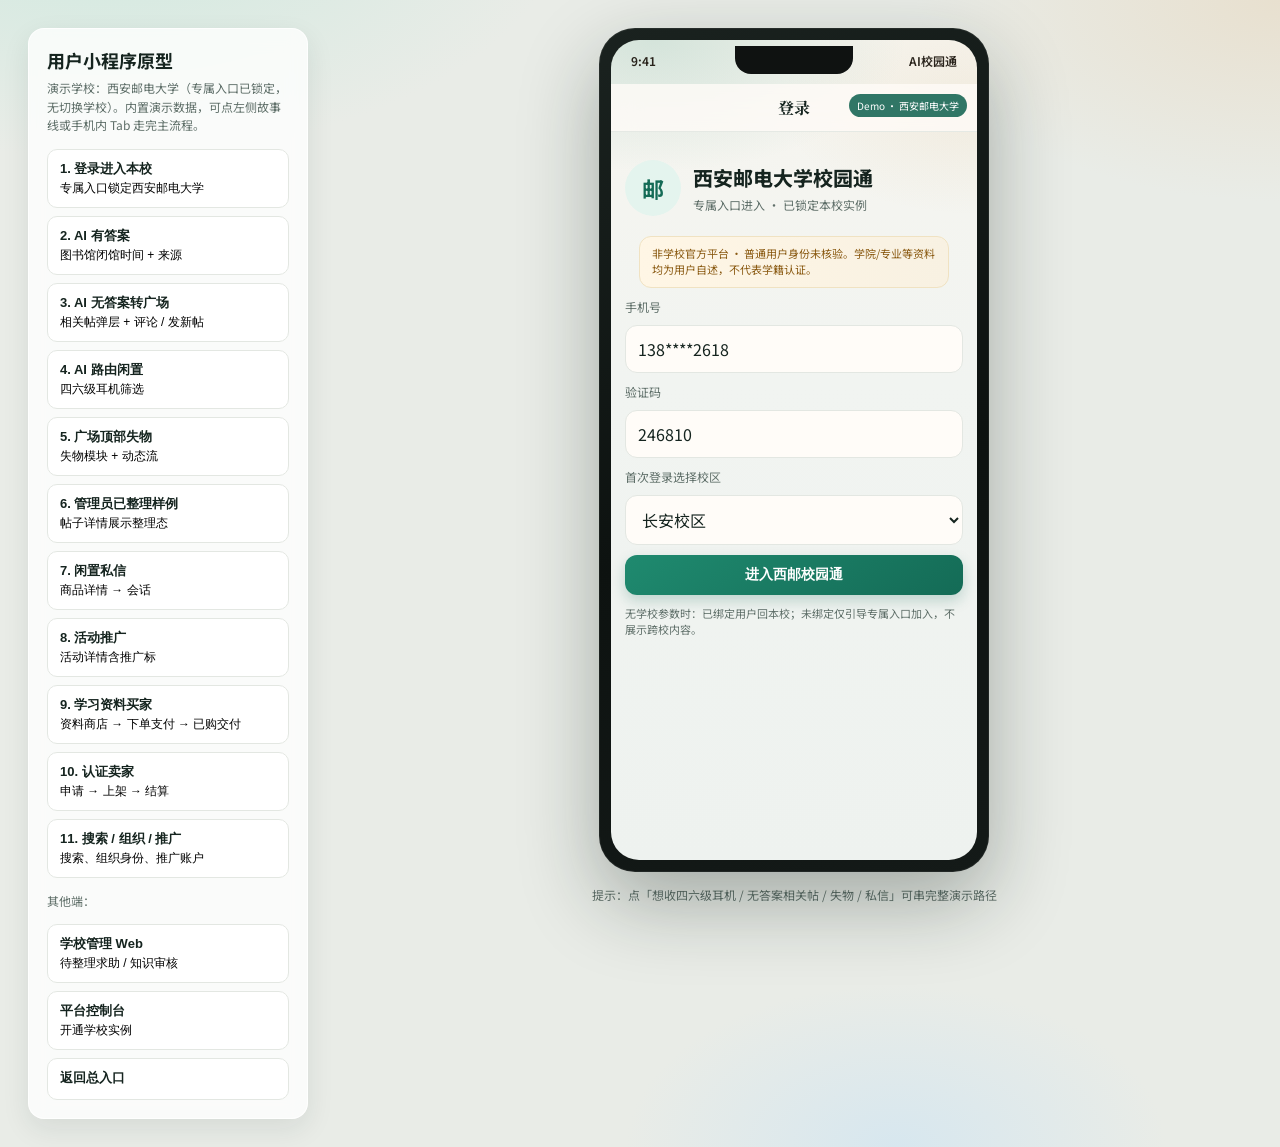
==== commit bd20f732: "feat: rename 数字商品 to 学习资料 in mini UI" ====
--- a/mini/app.html
+++ b/mini/app.html
@@ -472,7 +472,8 @@
   sellerTab: 'goods',
   digitalFilter: '',
   digitalBuyerTab: 'shop',
-  digitalSort: 'hot',
+  digitalSort: 'new',
+  marketSort: 'new',
   payOrderId: '',
   searchQ: '',
   campusPicked: false,
@@ -496,7 +497,7 @@
   { title: '6. 管理员已整理样例', desc: '帖子详情展示整理态', run: () => openPost('p3') },
   { title: '7. 闲置私信', desc: '商品详情 → 会话', run: () => openGoods('g1') },
   { title: '8. 活动推广', desc: '活动详情含推广标', run: () => openActivity('a1') },
-  { title: '9. 数字商品买家', desc: '商店 → 下单支付 → 已购交付', run: () => { state.digitalBuyerTab='shop'; go('digital', true); } },
+  { title: '9. 学习资料买家', desc: '资料商店 → 下单支付 → 已购交付', run: () => { state.digitalBuyerTab='shop'; go('digital', true); } },
   { title: '10. 认证卖家', desc: '申请 → 上架 → 结算', run: () => go('seller-apply', true) },
   { title: '11. 搜索 / 组织 / 推广', desc: '搜索、组织身份、推广账户', run: () => go('search', true) },
 ];
@@ -560,7 +561,7 @@
     <div class="sheet-item" data-go="compose">发广场动态</div>
     <div class="sheet-item" data-go="lost-publish">发布失物招领</div>
     <div class="sheet-item" data-go="used-publish">发布个人闲置</div>
-    <div class="sheet-item" data-go="digital-publish">发布数字商品（需认证卖家）</div>
+    <div class="sheet-item" data-go="digital-publish">发布学习资料（需认证卖家）</div>
     <div class="sheet-item" data-go="activity-publish">发布活动（需组织身份）</div>
     <div class="sheet-item" data-go="search">搜索校园内容</div>
     <div class="sheet-item" style="border:0;color:#888;text-align:center" data-close>取消</div>
@@ -776,8 +777,8 @@
       <button class="btn" style="margin-top:10px" id="goSell">${m.routeLabel||'打开闲置发布'}</button>
     </div>`;
     if (m.kind==='route_digital') return `<div class="msg-ai">
-      <div>${m.routeLabel||'已为你筛选数字商品'}</div>
-      <button class="btn" style="margin-top:10px" id="goDig">打开数字商品</button>
+      <div>${m.routeLabel||'已为你筛选学习资料'}</div>
+      <button class="btn" style="margin-top:10px" id="goDig">打开学习资料</button>
     </div>`;
     if (m.kind==='route') return `<div class="msg-ai">
       <div>识别到你想<strong>${m.intent}</strong>。</div>
@@ -924,7 +925,7 @@
   if (/想卖|出一本|出个|转让/.test(q)) return M.aiScenarios.sell || { type:'route_sell', intent:'出售个人闲置', routeLabel:'打开闲置发布', draft:{ title:q, category:'教材' } };
   if (/耳机|四六级|想收|想买/.test(q)) return M.aiScenarios.headphone;
   if (/校园卡|丢了|失物/.test(q)) return M.aiScenarios.lost;
-  if (/复习资料|数字|笔记|资料有吗|高数复习/.test(q)) return M.aiScenarios.digital || { type:'route_digital', routeLabel:'已为你筛选数字商品' };
+  if (/复习资料|数字|笔记|资料有吗|高数复习/.test(q)) return M.aiScenarios.digital || { type:'route_digital', routeLabel:'已为你筛选学习资料' };
   if (/社团|纳新|活动/.test(q)) return M.aiScenarios.activity || { q, type:'route-act', routeLabel:'已为你筛选近期社团活动' };
   if (/作业|老师|难不难|多不多|数据结构/.test(q)) return M.aiScenarios.unknown;
   return M.aiScenarios.unknown;
@@ -970,8 +971,8 @@
       <button class="btn" style="margin-top:10px" id="goSell">${m.routeLabel||'打开闲置发布'}</button>
     </div>`;
     if (m.kind==='route_digital') return `<div class="msg-ai">
-      <div>${m.routeLabel||'已为你筛选数字商品'}</div>
-      <button class="btn" style="margin-top:10px" id="goDig">打开数字商品</button>
+      <div>${m.routeLabel||'已为你筛选学习资料'}</div>
+      <button class="btn" style="margin-top:10px" id="goDig">打开学习资料</button>
     </div>`;
     if (m.kind==='route') return `<div class="msg-ai">
       <div>识别到你想<strong>${m.intent}</strong>。</div>
@@ -1123,7 +1124,7 @@
     </div>
     <div class="row space" style="padding:4px 14px 8px">
       <h3 class="section-title">最新动态</h3>
-      <div class="row" style="gap:6px"><span class="chip">最新</span><span class="chip gray">热度</span><span class="chip gray" style="cursor:pointer" onclick="go('search')">搜索</span></div>
+      <div class="row" style="gap:6px;flex-wrap:wrap"><span class="chip">最新</span><span class="chip gray" style="cursor:pointer" onclick="toast('已按热度排序（演示）')">热度</span><span class="chip gray" style="cursor:pointer" onclick="go('digital')">学习资料</span><span class="chip gray" style="cursor:pointer" onclick="go('search')">搜索</span></div>
     </div>
     ${M.posts.map(p=>`
       <div class="post" data-post="${p.id}">
@@ -1276,22 +1277,29 @@
 }
 
 function pageMarket(){
-  navBar('校园闲置', { back:true });
+  navBar('校园市场', { back:true });
   const kw = state.marketKeyword;
-  const list = M.usedGoods.filter(g => !kw || g.title.includes(kw.replace('四六级耳机','四六级')) || g.title.includes('耳机') || !kw);
-  const show = kw ? M.usedGoods.filter(g=>g.title.includes('耳机')) : M.usedGoods;
-  $('content').innerHTML = `
-    ${kw?`<div class="banner">${'已为你筛选本校区的' + kw + ' · 可清除条件'}</div>`:''}
+  const sort = state.marketSort || 'new';
+  let show = kw ? M.usedGoods.filter(g => g.title.includes('耳机') || g.title.includes(kw)) : M.usedGoods.slice();
+  if (sort === 'hot') show = show.slice().sort((a,b) => (b.price||0) - (a.price||0));
+  $('content').innerHTML = `
+    ${kw?`<div class="banner">已为你筛选：${kw}</div>`:''}
     <div class="pad" style="padding-bottom:8px">
       <div class="row" style="gap:8px">
-        <input class="input" value="${kw||''}" placeholder="搜索闲置" id="mk" />
+        <input class="input" value="${kw||''}" placeholder="搜索闲置 / 教材" id="mk" />
         <button class="btn sm" id="mkGo">搜索</button>
       </div>
-      <div class="row" style="gap:8px;margin-top:8px">
-        <span class="chip">${state.marketCampus}</span>
-        <span class="chip gray">个人闲置</span>
-        <span class="chip gray" id="toDigital" style="cursor:pointer">数字商品</span>
-      </div>
+      <div class="row" style="gap:8px;margin-top:10px;flex-wrap:wrap">
+        <span class="chip">个人闲置</span>
+        <span class="chip gray" id="toDigital" style="cursor:pointer">学习资料</span>
+        <span class="chip gray">${state.marketCampus}</span>
+      </div>
+      <div class="row" style="gap:8px;margin-top:8px;flex-wrap:wrap">
+        <span class="chip ${sort==='new'?'':'gray'}" data-msort="new" style="cursor:pointer">最新</span>
+        <span class="chip ${sort==='hot'?'':'gray'}" data-msort="hot" style="cursor:pointer">热度</span>
+        <span class="chip gray" id="toDigital2" style="cursor:pointer">学习资料</span>
+      </div>
+      <div class="banner" style="margin-top:10px">笔记 / 题集 / 复习资料请点「学习资料」；闲置仅信息撮合、不经手资金。</div>
     </div>
     <div class="stack" style="padding:0 14px 18px">
       ${show.map(g=>`
@@ -1306,7 +1314,10 @@
         </div>`).join('')}
     </div>`;
   $('mkGo').onclick=()=>{ state.marketKeyword=$('mk').value.trim(); render(); };
-  $('toDigital').onclick=()=>go('digital');
+  const goDig = () => { state.digitalBuyerTab='shop'; go('digital'); };
+  $('toDigital').onclick = goDig;
+  $('toDigital2').onclick = goDig;
+  $('content').querySelectorAll('[data-msort]').forEach(c => c.onclick = () => { state.marketSort = c.dataset.msort; pageMarket(); });
   $('content').onclick=(e)=>{ const g=e.target.closest('[data-g]'); if(g) openGoods(g.dataset.g); };
 }
 function openGoods(id){ state.currentGoodsId=id; go('goods'); }
@@ -1335,7 +1346,7 @@
   const cs=$('chatSeller'); if(cs && g.status!=='已售出') cs.onclick=()=>{ state.currentChatId='c1'; go('chat'); toast('已发起会话'); };
 }
 function pageDigital(){
-  navBar('数字商品', { back: true, right: '已购', onRight: () => go('digital-owned') });
+  navBar('学习资料', { back: true, right: '已购', onRight: () => go('digital-owned') });
   const tab = state.digitalBuyerTab || 'shop';
   const kw = (state.digitalFilter || '').trim();
   let list = (M.digitalGoods || []).filter(d => !d.status || d.status === '在售');
@@ -1348,7 +1359,7 @@
       <div class="pad" style="padding-bottom:8px">
         <div class="row" style="gap:8px;flex-wrap:wrap">
           <span class="chip gray" id="toUsed" style="cursor:pointer">个人闲置</span>
-          <span class="chip" id="tabShop" style="cursor:pointer">逛商店</span>
+          <span class="chip" id="tabShop" style="cursor:pointer">学习资料</span>
           <span class="chip">我的订单</span>
           <span class="chip gray" id="tabOwned" style="cursor:pointer">已购内容</span>
         </div>
@@ -1363,7 +1374,7 @@
               <button class="btn ghost sm" data-ref="${o.id}">申请退款</button>
             </div>
           </div>`).join('') : '<div class="muted">暂无购买订单 · 去商店逛逛</div>'}
-        <button class="btn ghost block" id="backShop">去数字商品商店</button>
+        <button class="btn ghost block" id="backShop">去学习资料商店</button>
       </div>`;
     $('toUsed').onclick = () => go('market');
     $('tabShop').onclick = () => { state.digitalBuyerTab = 'shop'; pageDigital(); };
@@ -1384,7 +1395,7 @@
     <div class="pad" style="padding-bottom:8px">
       <div class="row" style="gap:8px;flex-wrap:wrap">
         <span class="chip gray" id="toUsed" style="cursor:pointer">个人闲置</span>
-        <span class="chip">数字商品</span>
+        <span class="chip">学习资料</span>
         <span class="chip gray" id="tabOrders" style="cursor:pointer">我的订单</span>
         <span class="chip gray" id="tabOwned" style="cursor:pointer">已购内容</span>
       </div>
@@ -1397,12 +1408,13 @@
         ${courses.map(c => `<span class="chip ${kw===c?'':'gray'}" data-c="${c}" style="cursor:pointer">${c}</span>`).join('')}
       </div>
       <div class="row" style="gap:6px;margin-top:8px;flex-wrap:wrap">
-        <span class="chip ${sort==='hot'?'':'gray'}" data-sort="hot" style="cursor:pointer">销量</span>
+        <span class="chip ${sort==='new'?'':'gray'}" data-sort="new" style="cursor:pointer">最新</span>
+        <span class="chip ${sort==='hot'?'':'gray'}" data-sort="hot" style="cursor:pointer">热度</span>
+        <span class="chip" style="cursor:default">学习资料</span>
         <span class="chip ${sort==='price_asc'?'':'gray'}" data-sort="price_asc" style="cursor:pointer">价格↑</span>
         <span class="chip ${sort==='price_desc'?'':'gray'}" data-sort="price_desc" style="cursor:pointer">价格↓</span>
-        <span class="chip ${sort==='new'?'':'gray'}" data-sort="new" style="cursor:pointer">最新</span>
-      </div>
-      <div class="banner" style="margin:10px 0 0">支付成功自动交付 · 已购可在线查看 / 短时下载 · 支持退款与侵权投诉</div>
+      </div>
+      <div class="banner" style="margin:10px 0 0">学习资料：原创笔记 / 解析 / 题集 · 支付后自动交付 · 可退款与投诉</div>
     </div>
     <div class="stack" style="padding:0 14px 18px">
       ${list.map(d => `
@@ -1419,7 +1431,7 @@
               </div>
             </div>
           </div>
-        </div>`).join('') || '<div class="muted">暂无在售数字商品</div>'}
+        </div>`).join('') || '<div class="muted">暂无在售学习资料</div>'}
     </div>`;
   $('toUsed').onclick = () => go('market');
   $('tabOrders').onclick = () => { state.digitalBuyerTab = 'orders'; pageDigital(); };
@@ -1432,14 +1444,14 @@
 function openDigital(id){ state.currentDigitalId = id; go('digital-detail'); }
 function pageDigitalDetail(){
   const d = (M.digitalGoods || []).find(x => x.id === state.currentDigitalId) || (M.digitalGoods || []).find(x => x.status==='在售') || (M.digitalGoods || [])[0];
-  navBar('数字商品详情', { back: true });
+  navBar('学习资料详情', { back: true });
   $('tabbar').style.display = 'none';
   if (!d) { $('content').innerHTML = '<div class="pad">暂无商品</div>'; return; }
   const owned = (M.digitalOrders || []).some(o => o.role==='buyer' && o.goodsId===d.id && (o.status==='已交付' || o.status==='退款中'));
   $('content').innerHTML = `
     <div class="pad stack">
       <div class="card pad" style="min-height:130px;background:linear-gradient(145deg,var(--soft),#fff)">
-        <div class="row" style="gap:8px"><span class="chip">数字商品</span><span class="chip gray">${d.status || '在售'}</span>${d.updates?'<span class="chip orange">含更新</span>':''}</div>
+        <div class="row" style="gap:8px"><span class="chip">学习资料</span><span class="chip gray">${d.status || '在售'}</span>${d.updates?'<span class="chip orange">含更新</span>':''}</div>
         <h2 style="margin:12px 0 6px;font-size:20px">${d.title}</h2>
         <div class="price" style="font-size:24px">¥${d.price}</div>
         <div class="muted" style="font-size:12px;margin-top:6px">销量 ${d.sales} · ${d.campus || M.me.campus}</div>
@@ -1531,7 +1543,7 @@
     <div class="pad stack" style="padding-top:28px;text-align:center">
       <div style="width:64px;height:64px;border-radius:50%;margin:0 auto;background:linear-gradient(145deg,#1F8A6F,#146B56);color:#fff;display:grid;place-items:center;font-size:28px">✓</div>
       <h2 style="margin:16px 0 6px">支付成功，已自动交付</h2>
-      <div class="muted" style="font-size:13px;line-height:1.6">${o ? o.title : '数字商品'}<br/>版本 ${o ? (o.version||'') : ''} · 订单 ${o ? o.id : ''}</div>
+      <div class="muted" style="font-size:13px;line-height:1.6">${o ? o.title : '学习资料'}<br/>版本 ${o ? (o.version||'') : ''} · 订单 ${o ? o.id : ''}</div>
       <div class="card pad" style="text-align:left;margin-top:8px">
         <div class="muted" style="font-size:12px;line-height:1.6">
           · 已生成可审计交付记录<br/>
@@ -1657,8 +1669,8 @@
           <button class="btn ghost sm" onclick="toast('演示：已下架')">下架</button>
           <button class="btn ghost sm" onclick="toast('演示：已通知已购用户版本更新')">发版本更新</button>
         </div>
-      </div>`).join('') : '<div class="muted">还没有数字商品</div>'}
-      <button class="btn block" id="newDigital">上架数字商品</button></div>`;
+      </div>`).join('') : '<div class="muted">还没有学习资料</div>'}
+      <button class="btn block" id="newDigital">上架学习资料</button></div>`;
   } else if (tab === 'orders') {
     body = `<div class="stack">${(M.digitalOrders || []).map(o => `
       <div class="card pad">
@@ -1686,13 +1698,13 @@
         <button class="btn ${tab==='settle'?'':'ghost'} sm" data-st="settle">结算</button>
       </div>
       ${body}
-      <button class="btn ghost block" onclick="go('digital')">浏览数字商品频道</button>
+      <button class="btn ghost block" onclick="go('digital')">浏览学习资料</button>
     </div>`;
   $('content').querySelectorAll('[data-st]').forEach(b => b.onclick = () => { state.sellerTab = b.dataset.st; pageSellerCenter(); });
   const nd = $('newDigital'); if (nd) nd.onclick = () => go('digital-publish');
 }
 function pageDigitalPublish(){
-  navBar('上架数字商品', { back: true });
+  navBar('上架学习资料', { back: true });
   $('tabbar').style.display = 'none';
   if (!M.seller || M.seller.status !== 'approved') {
     $('content').innerHTML = `<div class="pad stack"><div class="banner">未经认证卖家审核，不得发布数字商品。</div><button class="btn block" onclick="go('seller-apply')">去申请认证卖家</button></div>`;
@@ -1818,7 +1830,7 @@
         <div class="list-item" onclick="go('square')" style="cursor:pointer"><b>我的发布</b></div>
         <div class="list-item" onclick="go('market')" style="cursor:pointer"><b>我的闲置</b></div>
         <div class="list-item" onclick="go('used-publish')" style="cursor:pointer"><b>发布闲置</b></div>
-        <div class="list-item" onclick="go('digital')" style="cursor:pointer"><b>数字商品商店</b><div class="muted" style="font-size:11px;margin-top:4px">浏览 / 下单 / 自动交付</div></div>
+        <div class="list-item" onclick="go('digital')" style="cursor:pointer"><b>学习资料商店</b><div class="muted" style="font-size:11px;margin-top:4px">笔记题集 · 下单自动交付</div></div>
         <div class="list-item" onclick="go('digital-owned')" style="cursor:pointer"><b>已购内容 / 订单</b><div class="muted" style="font-size:11px;margin-top:4px">查看 · 下载 · 退款</div></div>
         <div class="list-item" onclick="go('${sellerGo}')" style="cursor:pointer"><b>${sellerLabel}</b><div class="muted" style="font-size:11px;margin-top:4px">上架 / 订单 / 结算</div></div>
         <div class="list-item" onclick="go('activities')" style="cursor:pointer"><b>我的活动</b></div>
@@ -1841,7 +1853,7 @@
   const dig = ql ? M.digitalGoods.filter(d => d.title.includes(ql) || d.course.includes(ql)) : M.digitalGoods.filter(d=>d.status==='在售').slice(0,2);
   $('content').innerHTML = `
     <div class="pad stack">
-      <div class="row" style="gap:8px"><input class="input" id="sq" placeholder="搜广场 / 活动 / 闲置 / 数字商品" value="${q}" /><button class="btn sm" id="sgo">搜索</button></div>
+      <div class="row" style="gap:8px"><input class="input" id="sq" placeholder="搜广场 / 活动 / 闲置 / 学习资料" value="${q}" /><button class="btn sm" id="sgo">搜索</button></div>
       <div class="banner">AI 提问与站内搜索分离：这里只搜内容，不走问答。</div>
       <h3 class="section-title">广场</h3>
       ${posts.map(p=>`<div class="card pad" style="cursor:pointer" onclick="openPost('${p.id}')"><b style="font-size:13px">${p.author}</b><div style="margin-top:6px;font-size:13px">${p.content}</div></div>`).join('') || '<div class="muted">无结果 · 可去问 AI 或发帖</div>'}
@@ -1849,7 +1861,7 @@
       ${acts.map(a=>`<div class="card pad" style="cursor:pointer" onclick="openActivity('${a.id}')"><b>${a.title}</b><div class="muted" style="font-size:12px;margin-top:4px">${a.time}</div></div>`).join('') || '<div class="muted">无结果</div>'}
       <h3 class="section-title">个人闲置</h3>
       ${goods.map(g=>`<div class="card pad" style="cursor:pointer" onclick="openGoods('${g.id}')"><b>${g.title}</b> <span class="price">¥${g.price}</span></div>`).join('') || '<div class="muted">无结果</div>'}
-      <h3 class="section-title">数字商品</h3>
+      <h3 class="section-title">学习资料</h3>
       ${dig.map(d=>`<div class="card pad" style="cursor:pointer" onclick="openDigital('${d.id}')"><b>${d.title}</b> <span class="price">¥${d.price}</span></div>`).join('') || '<div class="muted">无结果</div>'}
       ${ql && !posts.length && !acts.length && !goods.length && !dig.length ? '<button class="btn block" onclick="askAI(state.searchQ)">无结果，改为问 AI</button><button class="btn ghost block" onclick="go(\'compose\')">发布内容</button>' : ''}
     </div>`;
@@ -1968,7 +1980,7 @@
     <h3 class="section-title">帖子</h3>${posts.map(p=>`<div class="card pad" onclick="openPost('${p.id}')" style="cursor:pointer">${p.content}</div>`).join('')||'<div class="muted">暂无</div>'}
     <h3 class="section-title">闲置</h3>${goods.map(g=>`<div class="card pad" onclick="openGoods('${g.id}')" style="cursor:pointer">${g.title} · ¥${g.price}</div>`).join('')||'<div class="muted">暂无</div>'}
     <h3 class="section-title">活动</h3>${acts.map(a=>`<div class="card pad" onclick="openActivity('${a.id}')" style="cursor:pointer">${a.title}</div>`).join('')||'<div class="muted">暂无</div>'}
-    <h3 class="section-title">数字商品</h3>${dig.map(d=>`<div class="card pad" onclick="openDigital('${d.id}')" style="cursor:pointer">${d.title}</div>`).join('')||'<div class="muted">暂无</div>'}
+    <h3 class="section-title">学习资料</h3>${dig.map(d=>`<div class="card pad" onclick="openDigital('${d.id}')" style="cursor:pointer">${d.title}</div>`).join('')||'<div class="muted">暂无</div>'}
   </div>`;
 }
 function pageSettings(){
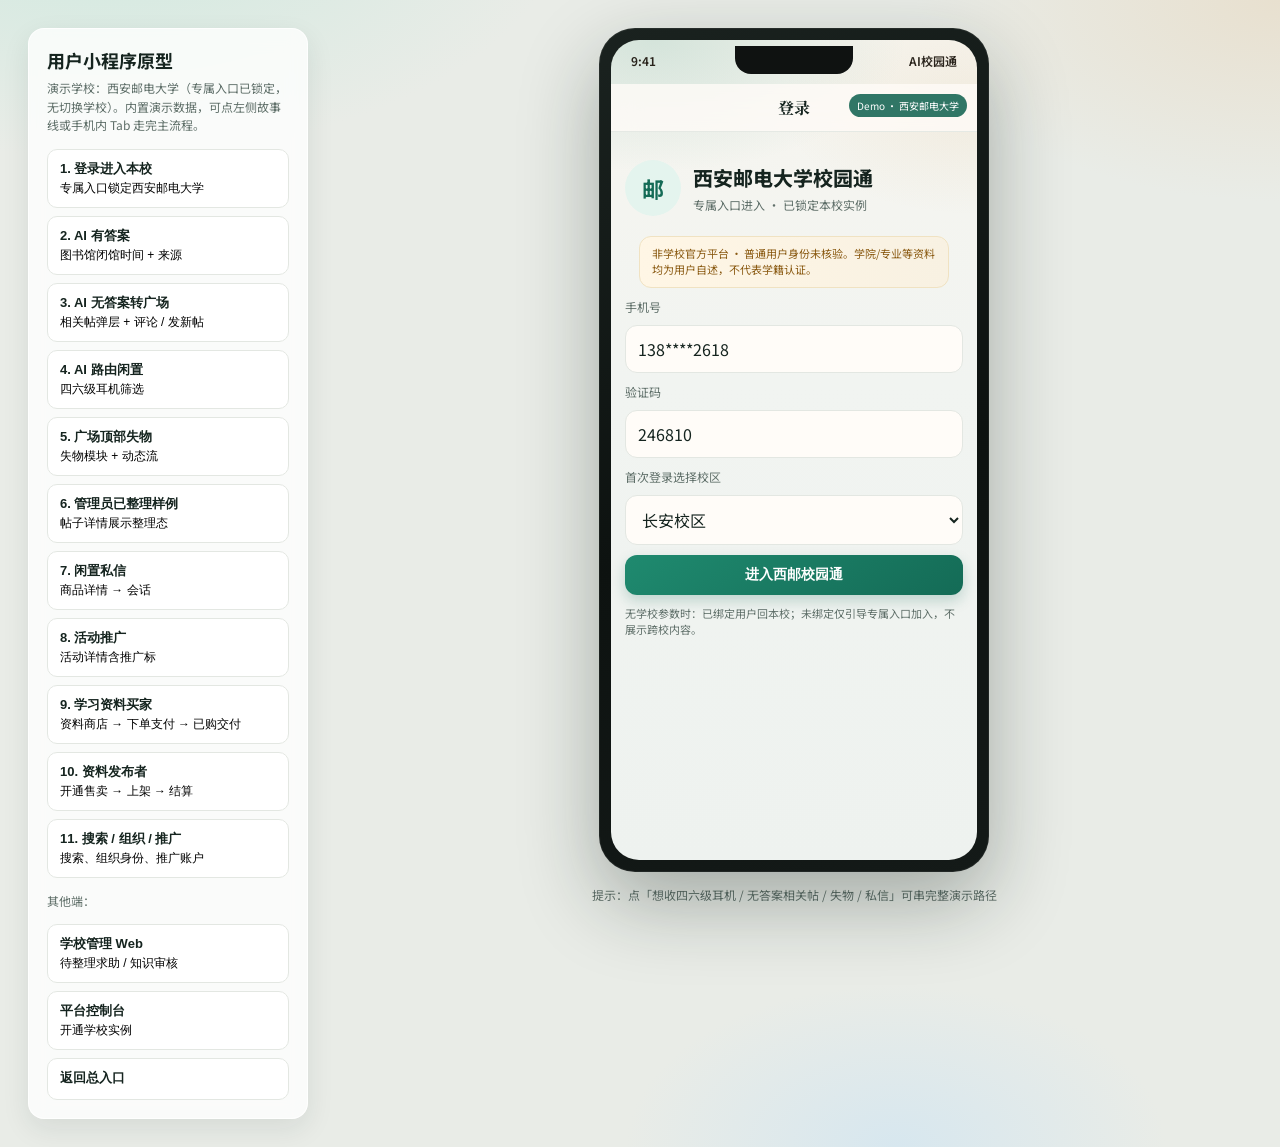
==== commit cfa501c7: "fix: antifraud risk disclaimers, drop platform cert claims" ====
--- a/mini/app.html
+++ b/mini/app.html
@@ -498,7 +498,7 @@
   { title: '7. 闲置私信', desc: '商品详情 → 会话', run: () => openGoods('g1') },
   { title: '8. 活动推广', desc: '活动详情含推广标', run: () => openActivity('a1') },
   { title: '9. 学习资料买家', desc: '资料商店 → 下单支付 → 已购交付', run: () => { state.digitalBuyerTab='shop'; go('digital', true); } },
-  { title: '10. 认证卖家', desc: '申请 → 上架 → 结算', run: () => go('seller-apply', true) },
+  { title: '10. 资料发布者', desc: '开通售卖 → 上架 → 结算', run: () => go('seller-apply', true) },
   { title: '11. 搜索 / 组织 / 推广', desc: '搜索、组织身份、推广账户', run: () => go('search', true) },
 ];
 
@@ -561,7 +561,7 @@
     <div class="sheet-item" data-go="compose">发广场动态</div>
     <div class="sheet-item" data-go="lost-publish">发布失物招领</div>
     <div class="sheet-item" data-go="used-publish">发布个人闲置</div>
-    <div class="sheet-item" data-go="digital-publish">发布学习资料（需认证卖家）</div>
+    <div class="sheet-item" data-go="digital-publish">发布学习资料（需开通售卖）</div>
     <div class="sheet-item" data-go="activity-publish">发布活动（需组织身份）</div>
     <div class="sheet-item" data-go="search">搜索校园内容</div>
     <div class="sheet-item" style="border:0;color:#888;text-align:center" data-close>取消</div>
@@ -1299,7 +1299,7 @@
         <span class="chip ${sort==='hot'?'':'gray'}" data-msort="hot" style="cursor:pointer">热度</span>
         <span class="chip gray" id="toDigital2" style="cursor:pointer">学习资料</span>
       </div>
-      <div class="banner" style="margin-top:10px">笔记 / 题集 / 复习资料请点「学习资料」；闲置仅信息撮合、不经手资金。</div>
+      <div class="banner" style="margin-top:10px">反诈：闲置只撮合信息，平台不经手资金、不担保成色与身份。务必当面验货，切勿提前转账或扫码付款。笔记题集请走「学习资料」。</div>
     </div>
     <div class="stack" style="padding:0 14px 18px">
       ${show.map(g=>`
@@ -1331,7 +1331,7 @@
       <div class="row space"><h2 style="margin:0;font-size:22px" class="price">¥${g.price}</h2><span class="chip gray">${g.degree}</span></div>
       <b style="font-size:16px">${g.title}</b>
       <div class="muted" style="font-size:12px">${g.campus} · 建议当面交易</div>
-      <div class="banner">平台不担保用户身份和商品质量。普通用户身份未核验，请当面验货，谨慎提前转账。</div>
+      <div class="banner">反诈提醒：平台只做信息展示，不担保身份、真假与成色。请校园内当面验货再付款；拒绝先转账、先扫码、先加微信；遇「已卖出请转定金」类话术立即停止。交易风险自负。</div>
       <div class="card pad row space">
         <div class="row"><div class="avatar">${g.seller[0]}</div><div><b>${g.seller}</b><div class="muted" style="font-size:11px">${g.trust}</div></div></div>
         <span class="chip gray">可信度提示</span>
@@ -1414,7 +1414,7 @@
         <span class="chip ${sort==='price_asc'?'':'gray'}" data-sort="price_asc" style="cursor:pointer">价格↑</span>
         <span class="chip ${sort==='price_desc'?'':'gray'}" data-sort="price_desc" style="cursor:pointer">价格↓</span>
       </div>
-      <div class="banner" style="margin:10px 0 0">学习资料：原创笔记 / 解析 / 题集 · 支付后自动交付 · 可退款与投诉</div>
+      <div class="banner" style="margin:10px 0 0">风险说明：学习资料由发布者上传，平台不做质量/权利/效果担保。付款前请看样张；勿买未公开试题或「包过」服务。纠纷由买卖双方自行协商，出问题不找平台背锅。</div>
     </div>
     <div class="stack" style="padding:0 14px 18px">
       ${list.map(d => `
@@ -1460,8 +1460,8 @@
         <div><b>适用课程</b>　${d.course} · ${d.year || '—'} · ${d.major || '全校'}</div>
         <div><b>版本信息</b>　${d.version || '—'} · ${d.fileType || 'PDF'} · ${d.pages || '—'} 页 · ${d.size || '—'}</div>
         <div><b>更新时间</b>　${d.updatedAt || '—'} ${d.updates ? '· 含后续更新' : ''}</div>
-        <div><b>认证卖家</b>　${d.seller}</div>
-        <div class="muted">平台已完成卖家认证（业务权限），不等于学籍认证</div>
+        <div><b>发布者</b>　${d.seller}</div>
+        <div class="muted">「开通售卖」仅表示可上架资料，不是平台认证、不是学籍核验，也不担保内容真实与权利归属。</div>
       </div>
       <div class="card pad">
         <b>脱敏预览 / 样张</b>
@@ -1469,14 +1469,16 @@
         <div class="muted" style="font-size:11px;margin-top:8px">完整文件支付后交付，无永久公开链接</div>
       </div>
       <div class="card pad">
-        <b>购买须知</b>
+        <b>购买须知 · 风险自担</b>
         <div class="muted" style="margin-top:8px;font-size:12px;line-height:1.6">
-          权利来源：${d.rights || '卖家声明'}<br/>
-          退款：${d.refund || '付款前请阅读规则'}<br/>
-          交付：支付成功后自动开放在线查看 / 限次下载<br/>
-          禁止：未公开试题、盗版、代写代考、作弊服务
+          权利来源由发布者自述：${d.rights || '发布者声明'}，平台未实质核验其合法性。<br/>
+          退款：${d.refund || '付款前请阅读规则'}；已下载/已查看后争议由双方协商。<br/>
+          交付：支付成功后技术自动放权，不代表平台对内容背书。<br/>
+          禁止：未公开试题、盗版、代写代考、作弊/包过服务。<br/>
+          你确认：自愿购买，风险与损失由本人承担，不向平台主张质量/效果/权利担保责任。
         </div>
       </div>
+      <div class="banner">反诈：只在站内付款；警惕导流到微信/QQ 私下转账；样张与成品质不符先停手；承诺考试包过的一律别信。</div>
       ${owned
         ? `<button class="btn block" onclick="go('digital-owned')">已购买 · 进入已购内容</button>`
         : `<button class="btn block" id="buyDigital">立即购买</button>`}
@@ -1498,7 +1500,7 @@
   const sellerGet = Math.round((d.price - fee) * 100) / 100;
   $('content').innerHTML = `
     <div class="pad stack">
-      <div class="banner">支付前请确认价格、交付方式与退款说明。支付成功只处理一次有效回调（演示）。</div>
+      <div class="banner">付款即表示你已知晓：平台不担保资料质量、权利归属与学习效果；风险由你本人承担。勿相信任何「平台认证保真」说法。</div>
       <div class="card pad">
         <b>${d.title}</b>
         <div class="muted" style="font-size:12px;margin-top:6px">${d.course} · ${d.version || 'v1'} · ${d.seller}</div>
@@ -1506,20 +1508,24 @@
       </div>
       <div class="card pad stack" style="gap:8px;font-size:13px">
         <div class="row space"><span>商品金额</span><b>¥${d.price}</b></div>
-        <div class="row space"><span>平台服务费（展示）</span><span class="muted">¥${fee}（${Math.round(rate*100)}%）</span></div>
-        <div class="row space"><span>卖家待结算（示意）</span><span class="muted">¥${sellerGet}</span></div>
-        <div class="row space"><span>交付方式</span><b>自动交付</b></div>
+        <div class="row space"><span>技术服务费（展示）</span><span class="muted">¥${fee}（${Math.round(rate*100)}%）</span></div>
+        <div class="row space"><span>发布者待结算（示意）</span><span class="muted">¥${sellerGet}</span></div>
+        <div class="row space"><span>交付方式</span><b>自动放权</b></div>
       </div>
       <div class="card pad">
-        <b>退款与合规</b>
-        <div class="muted" style="margin-top:8px;font-size:12px;line-height:1.55">${d.refund || '未下载可申请退款'}。已交付内容按规则处理，不使用笼统的「一经售出概不退款」替代说明。</div>
-      </div>
-      <label class="row" style="font-size:12px;gap:8px"><input type="checkbox" id="payAgree" checked style="width:auto" /> 已阅读交付与退款说明</label>
+        <b>退款 · 反诈 · 责任说明</b>
+        <div class="muted" style="margin-top:8px;font-size:12px;line-height:1.55">
+          ${d.refund || '未下载可申请退款'}。内容是否有用、是否侵权，由发布者负责，平台不作背书。<br/>
+          反诈：只在本页完成支付；拒绝站外转账；警惕诱导重复付款。<br/>
+          责任：你自愿购买并自担风险，因内容纠纷造成的损失不向平台追偿。
+        </div>
+      </div>
+      <label class="row" style="font-size:12px;gap:8px;align-items:flex-start"><input type="checkbox" id="payAgree" checked style="width:auto;margin-top:3px" /> 我已阅读风险说明，确认自行判断并自担责任，不向平台主张担保责任</label>
       <button class="btn block" id="doPay">确认支付 ¥${d.price}</button>
       <button class="btn ghost block" onclick="back()">返回修改</button>
     </div>`;
   $('doPay').onclick = () => {
-    if (!$('payAgree').checked) { toast('请先确认须知'); return; }
+    if (!$('payAgree').checked) { toast('请先勾选风险与责任说明'); return; }
     const order = {
       id: 'o_' + Date.now(), goodsId: d.id, title: d.title, price: d.price,
       status: '已交付', time: '刚刚', version: d.version || 'v1', role: 'buyer',
@@ -1546,9 +1552,9 @@
       <div class="muted" style="font-size:13px;line-height:1.6">${o ? o.title : '学习资料'}<br/>版本 ${o ? (o.version||'') : ''} · 订单 ${o ? o.id : ''}</div>
       <div class="card pad" style="text-align:left;margin-top:8px">
         <div class="muted" style="font-size:12px;line-height:1.6">
-          · 已生成可审计交付记录<br/>
-          · 支持在线查看（含水印）与短时下载链接<br/>
-          · 原文件无永久公开地址
+          · 已完成技术交付（在线查看 / 短时下载）<br/>
+          · 内容质量与权利由发布者负责，平台不背书<br/>
+          · 如有争议请先联系发布者；投诉通道仅作违规处置，不等于平台理赔
         </div>
       </div>
       <button class="btn block" onclick="go('digital-owned')">查看已购内容</button>
@@ -1562,7 +1568,7 @@
   $('tabbar').style.display = 'none';
   $('content').innerHTML = `
     <div class="pad stack">
-      <div class="banner">买家图书馆：在线查看 / 限次下载 / 版本更新 / 退款与侵权投诉。</div>
+      <div class="banner">已购内容由发布者提供。平台只保留访问权限与基础售后入口；质量/侵权/效果争议由你与发布者协商，风险自担。</div>
       ${orders.length ? orders.map(o => `
         <div class="card pad">
           <div class="row space">
@@ -1613,16 +1619,16 @@
 }
 
 function pageSellerApply(){
-  navBar('认证卖家申请', { back: true });
+  navBar('开通学习资料售卖', { back: true });
   $('tabbar').style.display = 'none';
   const st = (M.seller && M.seller.status) || 'none';
   if (st === 'approved') {
-    $('content').innerHTML = `<div class="pad stack"><div class="banner">你已是认证卖家</div><button class="btn block" onclick="go('seller-center')">进入卖家中心</button></div>`;
+    $('content').innerHTML = `<div class="pad stack"><div class="banner">你已开通售卖权限（非平台质量认证）</div><button class="btn block" onclick="go('seller-center')">进入发布中心</button></div>`;
     return;
   }
   if (st === 'pending') {
     $('content').innerHTML = `<div class="pad stack">
-      <div class="banner">申请审核中。通过前不可发布数字商品。</div>
+      <div class="banner">申请处理中。通过前不可上架学习资料。开通权限≠平台为你背书。</div>
       <button class="btn block" id="mockPass">演示：模拟审核通过</button>
     </div>`;
     $('mockPass').onclick = () => { M.seller.status = 'approved'; toast('审核通过'); go('seller-center'); };
@@ -1630,14 +1636,14 @@
   }
   $('content').innerHTML = `
     <div class="pad stack">
-      <div class="banner">登录用户可申请认证卖家。需提交联系人、销售内容、收款结算信息，并同意数字商品 / 知识产权 / 退款规则。</div>
+      <div class="banner">开通售卖仅用于发布权限与结算信息登记，不构成平台对你或资料的认证、担保。权利与内容责任由你本人承担；若侵权/欺诈，平台可下架并配合处理，但不代你担责。</div>
       <label class="muted" style="font-size:12px">联系人</label>
       <input class="input" id="sContact" value="${M.me.name}" />
       <label class="muted" style="font-size:12px">销售内容说明</label>
       <textarea id="sContent">原创复习笔记、课程解析与自制题集（有权处分）</textarea>
       <label class="muted" style="font-size:12px">收款与结算信息</label>
       <input class="input" id="sPay" value="微信商户（演示）" />
-      <label class="row" style="font-size:12px;gap:8px"><input type="checkbox" id="sAgree" checked style="width:auto" /> 同意数字商品、知识产权与退款规则</label>
+      <label class="row" style="font-size:12px;gap:8px"><input type="checkbox" id="sAgree" checked style="width:auto" /> 同意：资料权利自担、禁止盗版与未公开试题、交易纠纷自行处理、平台不提供质量担保</label>
       <div class="card pad" style="font-size:12px;line-height:1.55"><b>禁止销售</b><div class="muted" style="margin-top:6px">未公开试题、盗版资料、代写代考、作弊服务、含隐私内容等。</div></div>
       <button class="btn block" id="sSubmit">提交申请</button>
     </div>`;
@@ -1653,7 +1659,7 @@
   };
 }
 function pageSellerCenter(){
-  navBar('卖家中心', { back: true });
+  navBar('发布中心', { back: true });
   $('tabbar').style.display = 'none';
   if (!M.seller || M.seller.status !== 'approved') { go('seller-apply'); return; }
   const tab = state.sellerTab || 'goods';
@@ -1681,7 +1687,7 @@
     body = `<div class="stack">
       <div class="card pad"><div class="muted" style="font-size:12px">待结算</div><b style="font-size:24px">¥${M.seller.pendingSettle || 0}</b><div class="muted" style="font-size:11px;margin-top:6px">观察期后可结算；退款将冲回</div></div>
       <div class="card pad"><div class="muted" style="font-size:12px">已结算</div><b style="font-size:24px">¥${M.seller.settled || 0}</b></div>
-      <div class="card pad" style="font-size:13px;line-height:1.55">平台服务费 <b>${feePct}%</b> · 累计销售 ${M.seller.salesCount || 0} 单<br/><span class="muted">上架前已展示抽成与结算规则（演示）</span></div>
+      <div class="card pad" style="font-size:13px;line-height:1.55">技术服务费 <b>${feePct}%</b> · 累计销售 ${M.seller.salesCount || 0} 单<br/><span class="muted">上架前已展示抽成与结算规则（演示）</span></div>
       <button class="btn ghost block" onclick="toast('演示：已发起结算申请')">申请结算</button>
     </div>`;
   }
@@ -1689,8 +1695,8 @@
     <div class="pad stack">
       <div class="card pad row" style="gap:10px">
         <div class="avatar">卖</div>
-        <div class="grow"><b>认证卖家 · ${M.me.name}</b><div class="muted" style="font-size:12px;margin-top:4px">${M.seller.content || '数字商品销售'}</div></div>
-        <span class="chip">已认证</span>
+        <div class="grow"><b>发布者 · ${M.me.name}</b><div class="muted" style="font-size:12px;margin-top:4px">${M.seller.content || '学习资料售卖'} · 权限开通，非平台认证</div></div>
+        <span class="chip gray">已开通</span>
       </div>
       <div class="row" style="gap:8px">
         <button class="btn ${tab==='goods'?'':'ghost'} sm" data-st="goods">商品</button>
@@ -1707,13 +1713,13 @@
   navBar('上架学习资料', { back: true });
   $('tabbar').style.display = 'none';
   if (!M.seller || M.seller.status !== 'approved') {
-    $('content').innerHTML = `<div class="pad stack"><div class="banner">未经认证卖家审核，不得发布数字商品。</div><button class="btn block" onclick="go('seller-apply')">去申请认证卖家</button></div>`;
+    $('content').innerHTML = `<div class="pad stack"><div class="banner">需先开通售卖权限。开通不等于平台认证你的资料。</div><button class="btn block" onclick="go('seller-apply')">去开通售卖</button></div>`;
     return;
   }
   const feePct = Math.round(((M.seller.feeRate || 0.1) * 100));
   $('content').innerHTML = `
     <div class="pad stack">
-      <div class="banner">需填写预览、价格、授权说明与适用范围；通过内容与权利审核后上架。</div>
+      <div class="banner">上架前须自证权利来源。平台审核仅为风险拦截（如明显违规），不构成对内容真实性/合法性的背书；侵权与误导责任由你承担。</div>
       <input class="input" id="dgTitle" placeholder="标题" value="线性代数考点速记" />
       <input class="input" id="dgCourse" placeholder="适用课程" value="线性代数" />
       <input class="input" id="dgYear" placeholder="适用年份" value="2025-2026" />
@@ -1721,7 +1727,7 @@
       <textarea id="dgPreview">本人整理考点卡片，附 2 页样张；非未公开试题。</textarea>
       <textarea id="dgRights">原创整理，卖家拥有处分权</textarea>
       <label class="row" style="font-size:12px;gap:8px"><input type="checkbox" id="dgRule" checked style="width:auto" /> 确认不含盗版 / 未公开试题 / 作弊服务</label>
-      <div class="muted" style="font-size:11px">平台服务费 ${feePct}% ，上架前已展示</div>
+      <div class="muted" style="font-size:11px">技术服务费 ${feePct}%（工具费，非质保金）</div>
       <button class="btn block" id="dgSubmit">提交审核</button>
     </div>`;
   $('dgSubmit').onclick = () => {
@@ -1730,7 +1736,7 @@
       id: 'd_' + Date.now(), title: $('dgTitle').value || '未命名资料',
       price: parseFloat($('dgPrice').value || '0') || 0,
       course: $('dgCourse').value || '—', year: $('dgYear').value || '—', sales: 0,
-      seller: '认证卖家 · ' + M.me.name, sellerId: 'u_me',
+      seller: '发布者 · ' + M.me.name, sellerId: 'u_me',
       preview: $('dgPreview').value, version: 'v1', pages: 10, size: '1.0 MB',
       rights: $('dgRights').value, refund: '未下载可申请退款',
       status: '审核中', updates: true, campus: M.me.campus
@@ -1778,7 +1784,7 @@
   $('tabbar').style.display='none';
   $('content').innerHTML = `
     <div class="pad stack">
-      <div class="banner">私信仅限本校实例。不展示真实手机号。</div>
+      <div class="banner">反诈：私信仅限本校。勿引导站外转账/扫码；勿泄露验证码与支付密码。平台不担保交易结果，风险自担。</div>
       ${c.source ? `<div class="card pad" style="background:var(--soft)"><span class="chip">会话来源</span><div style="margin-top:6px;font-size:13px">${c.source}</div></div>` : ''}
       ${c.request ? `<div class="card pad"><b>陌生人消息请求</b><div class="muted" style="font-size:12px;margin-top:6px">对方想咨询，是否接受？</div>
         <div class="row" style="margin-top:10px;gap:8px;flex-wrap:wrap">
@@ -1805,7 +1811,7 @@
 function pageMe(){
   navBar('我的');
   const sellerStatus = (M.seller && M.seller.status) || 'none';
-  const sellerLabel = sellerStatus === 'approved' ? '卖家中心' : (sellerStatus === 'pending' ? '认证审核中' : '申请认证卖家');
+  const sellerLabel = sellerStatus === 'approved' ? '资料发布中心' : (sellerStatus === 'pending' ? '售卖开通审核中' : '开通学习资料售卖');
   const sellerGo = sellerStatus === 'approved' ? 'seller-center' : 'seller-apply';
   const orgLabel = M.me.orgStatus === 'approved' ? ('组织 · ' + (M.me.orgName||'已认证')) : (M.me.orgStatus === 'pending' ? '组织审核中' : '申请组织身份');
   $('content').innerHTML = `
@@ -1817,7 +1823,7 @@
           <div class="muted" style="font-size:12px;margin-top:4px">${M.me.major}</div>
           <div class="row" style="gap:6px;margin-top:8px;flex-wrap:wrap">
             <span class="chip">${M.me.campus}</span>
-            ${sellerStatus==='approved'?'<span class="chip">认证卖家</span>':''}
+            ${sellerStatus==='approved'?'<span class="chip gray">已开通售卖·非平台认证</span>':''}
             ${M.me.orgStatus==='approved'?'<span class="chip orange">组织负责人</span>':''}
           </div>
         </div>
@@ -1890,7 +1896,7 @@
   $('content').innerHTML = `<div class="pad stack">
     <div class="banner">可举报帖子、评论、商品、私信和 AI 回答。紧急人身安全请联系保卫处/公共紧急电话。</div>
     <label class="muted" style="font-size:12px">类型</label>
-    <select><option>帖子</option><option>评论</option><option>闲置商品</option><option>数字商品</option><option>私信</option><option>活动</option><option>AI 回答</option></select>
+    <select><option>帖子</option><option>评论</option><option>闲置商品</option><option>学习资料</option><option>私信</option><option>活动</option><option>AI 回答</option></select>
     <label class="muted" style="font-size:12px">原因</label>
     <select><option>人身攻击</option><option>隐私泄露</option><option>虚假交易</option><option>盗版/未公开试题</option><option>骚扰广告</option><option>其他</option></select>
     <textarea placeholder="补充说明（可选）"></textarea>
@@ -1954,7 +1960,7 @@
   $('tabbar').style.display='none';
   const draft = state.usedDraft || {};
   $('content').innerHTML = `<div class="pad stack">
-    <div class="banner">个人闲置仅信息撮合，不经手资金。请当面验货，谨慎提前转账。</div>
+    <div class="banner">反诈：闲置只撮合、不经手资金。请当面验货再付款；禁止要求对方先转定金/先扫码。发布虚假信息将被处理，交易风险由双方自担。</div>
     <input class="input" id="ut" placeholder="标题" value="${draft.title||'线性代数教材'}" />
     <input class="input" id="up" placeholder="价格" value="15" />
     <select id="uc"><option>教材</option><option>数码</option><option>日用</option><option>其他</option></select>
